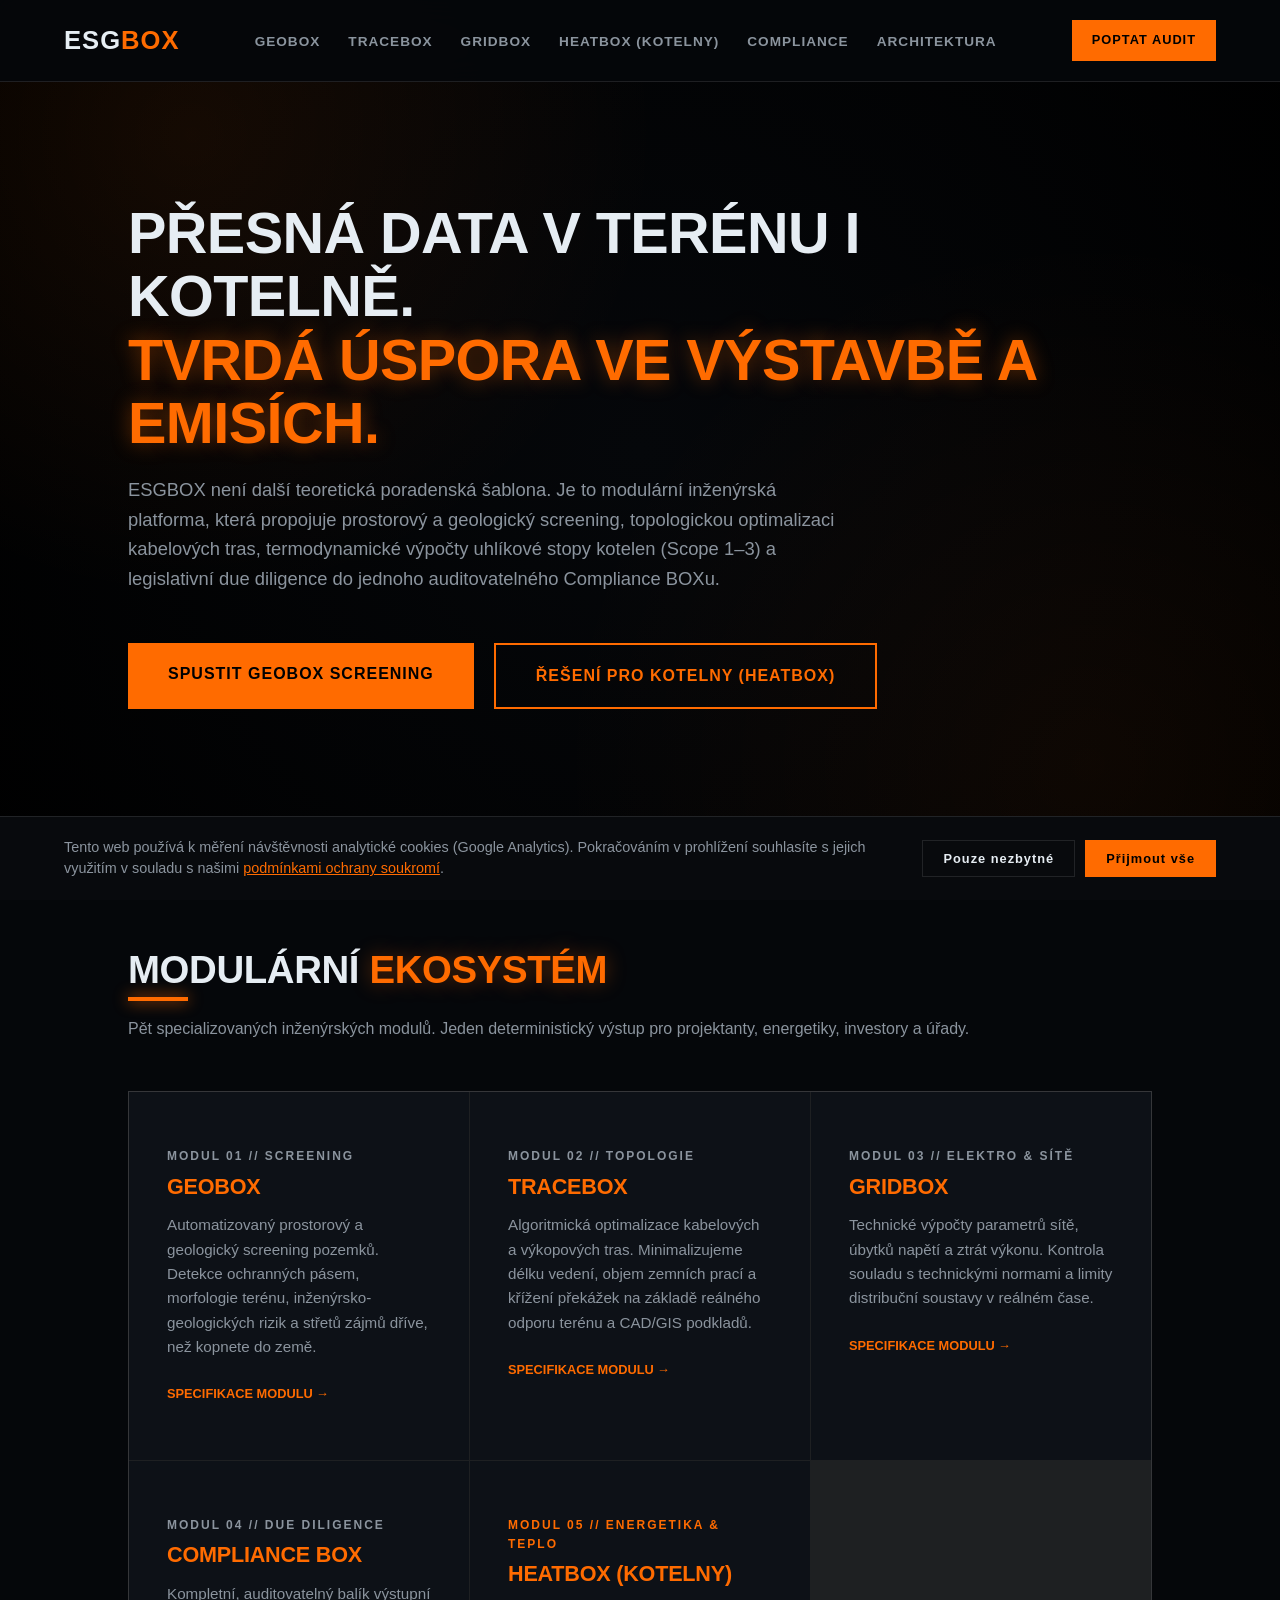
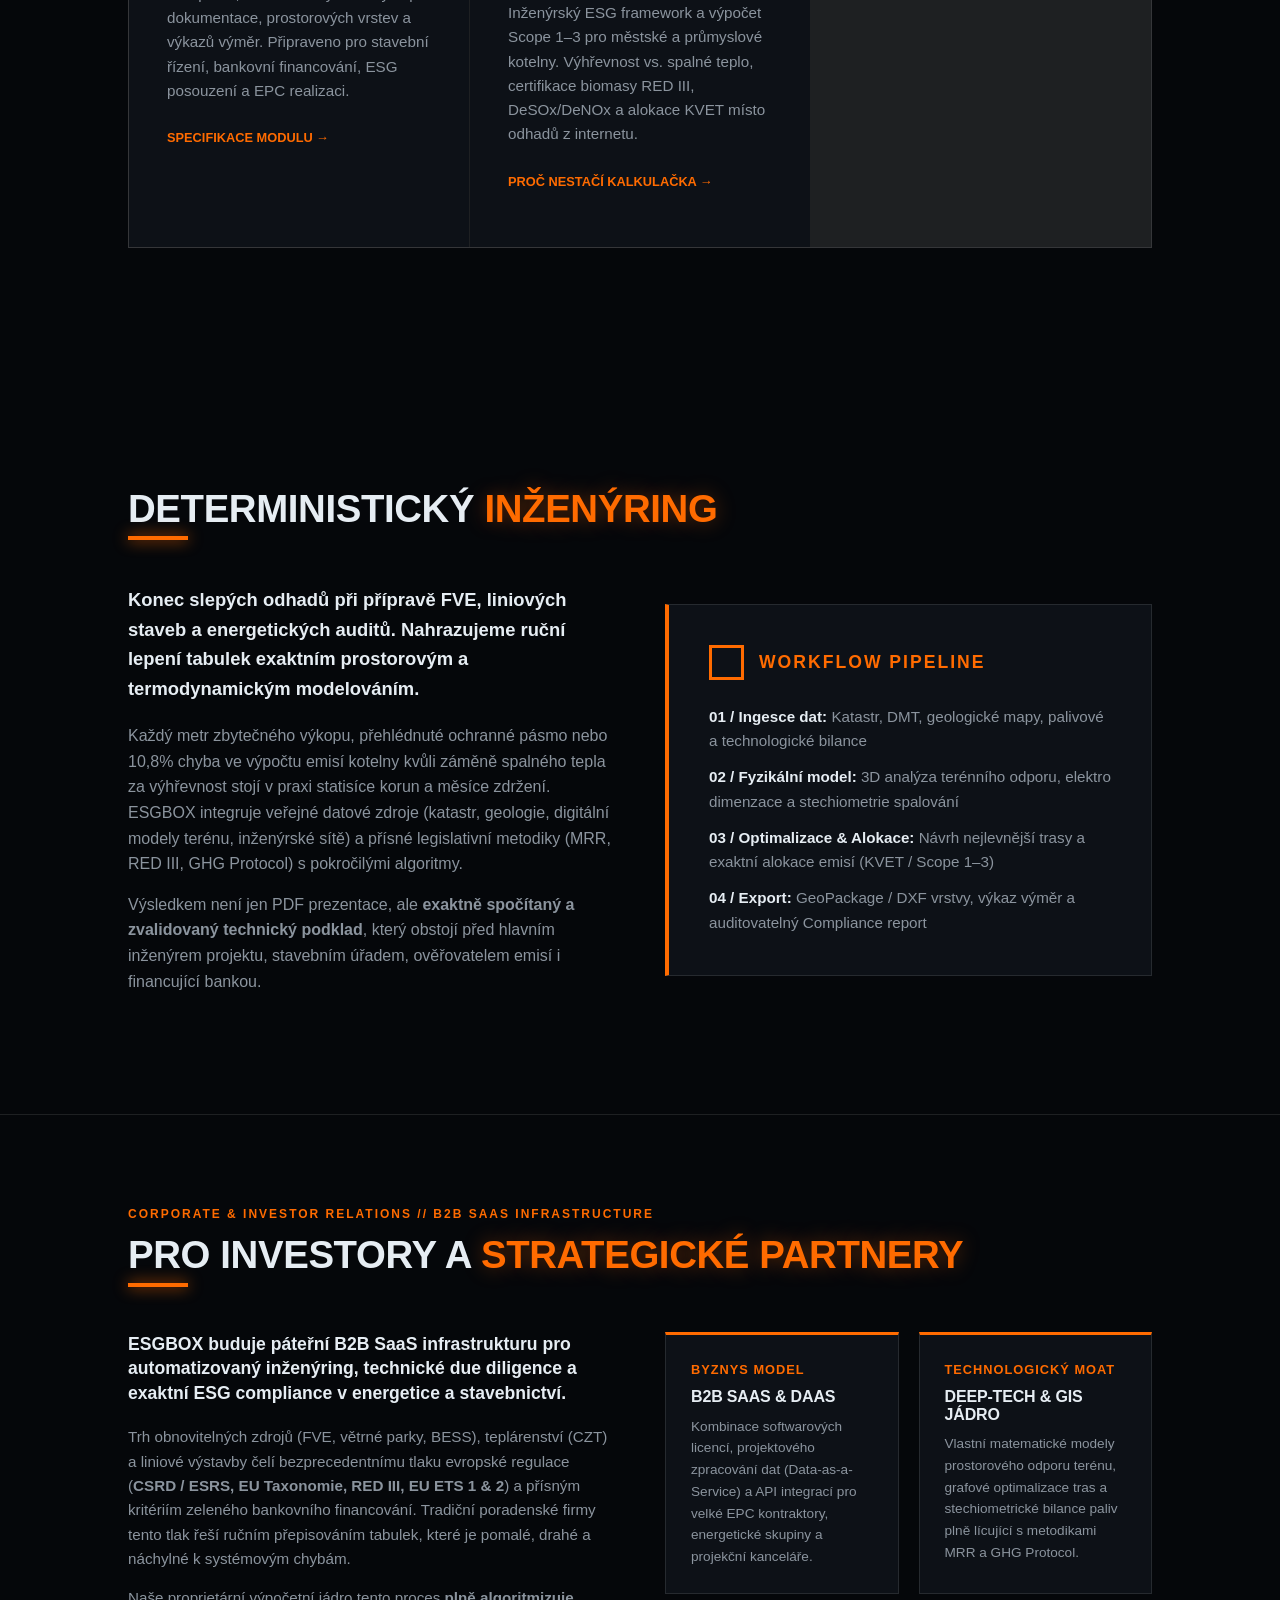
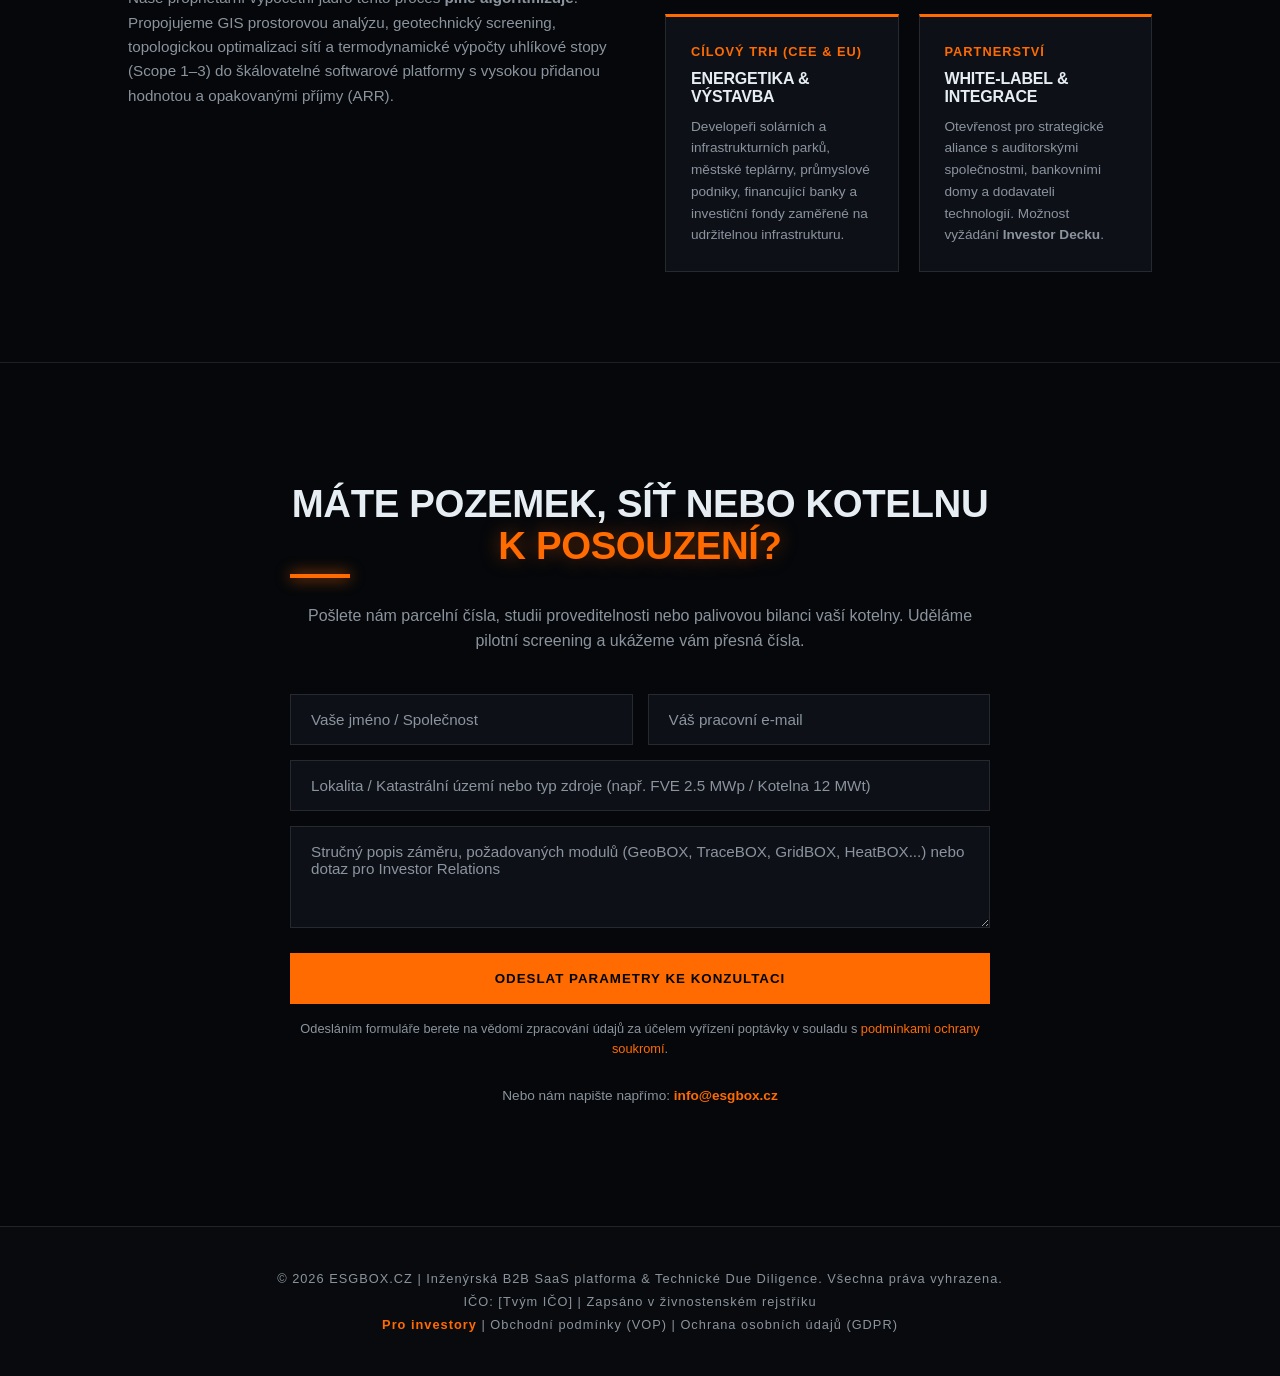
==== index.html @ bf186866 "Update index.html" ====
<!DOCTYPE html>
<html lang="cs">
<!DOCTYPE html>
<html lang="cs">
<head>
    <meta charset="UTF-8">
    <meta name="viewport" content="width=device-width, initial-scale=1.0">
    <title>ESGBOX | Inženýrská B2B SaaS platforma pro FVE, výstavbu a energetiku</title>
    <meta name="description" content="Modulární inženýrská B2B SaaS platforma pro automatizovaný screening pozemků (GeoBOX), topologickou optimalizaci tras (TraceBOX), výpočty sítí (GridBOX), emise kotelen (HeatBOX) a ESG compliance.">
    
    <!-- Open Graph / Sociální sítě (LinkedIn, Facebook, Slack atd.) -->
    <meta property="og:type" content="website">
    <meta property="og:url" content="https://esgbox.cz/">
    <meta property="og:title" content="ESGBOX | Inženýrská B2B SaaS platforma">
    <meta property="og:description" content="Modulární inženýrská B2B SaaS platforma pro automatizovaný screening pozemků (GeoBOX), topologickou optimalizaci tras (TraceBOX), výpočty sítí (GridBOX), emise kotelen (HeatBOX) a ESG compliance.">
    <meta property="og:image" content="https://esgbox.cz/preview.jpeg">

    <!-- Twitter Card -->
    <meta name="twitter:card" content="summary_large_image">
    <meta name="twitter:url" content="https://esgbox.cz/">
    <meta name="twitter:title" content="ESGBOX | Inženýrská B2B SaaS platforma">
    <meta name="twitter:description" content="Modulární inženýrská B2B SaaS platforma pro automatizovaný screening pozemků (GeoBOX), topologickou optimalizaci tras (TraceBOX), výpočty sítí (GridBOX), emise kotelen (HeatBOX) a ESG compliance.">
    <meta name="twitter:image" content="https://esgbox.cz/preview.jpg">

    <link rel="stylesheet" href="styles.css">
</head>
<body>

    <!-- Navigace -->
    <nav>
        <a href="index.html" class="logo">ESG<span>BOX</span></a>
        <ul>
            <li><a href="services/analyza.html">GeoBOX</a></li>
            <li><a href="services/strategie.html">TraceBOX</a></li>
            <li><a href="services/monitoring.html">GridBOX</a></li>
            <li><a href="services/kotelny.html">HeatBOX (Kotelny)</a></li>
            <li><a href="services/organizace.html">Compliance</a></li>
            <li><a href="#about">Architektura</a></li>
        </ul>
        <a href="#contact" class="cta-button" style="padding: 10px 20px; font-size: 0.8rem;">Poptat audit</a>
    </nav>

    <!-- Hero Sekce -->
    <section id="hero">
        <div class="hero-content">
            <h1>Přesná data v terénu i kotelně. <br><span class="highlight">Tvrdá úspora ve výstavbě a emisích.</span></h1>
            <p style="color: var(--text-dim); max-width: 720px; font-size: 1.15rem; margin-bottom: 30px; margin-top: 20px;">
                ESGBOX není další teoretická poradenská šablona. Je to modulární inženýrská platforma, která propojuje prostorový a geologický screening, topologickou optimalizaci kabelových tras, termodynamické výpočty uhlíkové stopy kotelen (Scope 1–3) a legislativní due diligence do jednoho auditovatelného Compliance BOXu.
            </p>
            <div style="display: flex; gap: 20px; flex-wrap: wrap;">
                <a href="services/analyza.html" class="cta-button">Spustit GeoBOX screening</a>
                <a href="services/kotelny.html" class="cta-button" style="background: transparent; border: 2px solid var(--accent-color); color: var(--accent-color);">Řešení pro kotelny (HeatBOX)</a>
            </div>
        </div>
    </section>

    <!-- Services Grid - Rozcestník modulů -->
    <section id="services">
        <h2>Modulární <span class="highlight">Ekosystém</span></h2>
        <p style="color: var(--text-dim); margin-top: 10px;">Pět specializovaných inženýrských modulů. Jeden deterministický výstup pro projektanty, energetiky, investory a úřady.</p>
        
        <div class="services-grid">
            <!-- Modul 01: GeoBOX -->
            <div class="service-card" onclick="window.location.href='services/analyza.html'" style="cursor: pointer;">
                <div style="font-size: 0.75rem; color: var(--text-dim); letter-spacing: 2px; margin-bottom: 8px; font-weight: 700;">MODUL 01 // SCREENING</div>
                <h3>GeoBOX</h3>
                <p>Automatizovaný prostorový a geologický screening pozemků. Detekce ochranných pásem, morfologie terénu, inženýrsko-geologických rizik a střetů zájmů dříve, než kopnete do země.</p>
                <span style="color: var(--accent-color); font-size: 0.8rem; font-weight: 800; display: block; margin-top: 25px;">SPECIFIKACE MODULU →</span>
            </div>

            <!-- Modul 02: TraceBOX -->
            <div class="service-card" onclick="window.location.href='services/strategie.html'" style="cursor: pointer;">
                <div style="font-size: 0.75rem; color: var(--text-dim); letter-spacing: 2px; margin-bottom: 8px; font-weight: 700;">MODUL 02 // TOPOLOGIE</div>
                <h3>TraceBOX</h3>
                <p>Algoritmická optimalizace kabelových a výkopových tras. Minimalizujeme délku vedení, objem zemních prací a křížení překážek na základě reálného odporu terénu a CAD/GIS podkladů.</p>
                <span style="color: var(--accent-color); font-size: 0.8rem; font-weight: 800; display: block; margin-top: 25px;">SPECIFIKACE MODULU →</span>
            </div>

            <!-- Modul 03: GridBOX -->
            <div class="service-card" onclick="window.location.href='services/monitoring.html'" style="cursor: pointer;">
                <div style="font-size: 0.75rem; color: var(--text-dim); letter-spacing: 2px; margin-bottom: 8px; font-weight: 700;">MODUL 03 // ELEKTRO &amp; SÍTĚ</div>
                <h3>GridBOX</h3>
                <p>Technické výpočty parametrů sítě, úbytků napětí a ztrát výkonu. Kontrola souladu s technickými normami a limity distribuční soustavy v reálném čase.</p>
                <span style="color: var(--accent-color); font-size: 0.8rem; font-weight: 800; display: block; margin-top: 25px;">SPECIFIKACE MODULU →</span>
            </div>

            <!-- Modul 04: Compliance BOX -->
            <div class="service-card" onclick="window.location.href='services/organizace.html'" style="cursor: pointer;">
                <div style="font-size: 0.75rem; color: var(--text-dim); letter-spacing: 2px; margin-bottom: 8px; font-weight: 700;">MODUL 04 // DUE DILIGENCE</div>
                <h3>Compliance BOX</h3>
                <p>Kompletní, auditovatelný balík výstupní dokumentace, prostorových vrstev a výkazů výměr. Připraveno pro stavební řízení, bankovní financování, ESG posouzení a EPC realizaci.</p>
                <span style="color: var(--accent-color); font-size: 0.8rem; font-weight: 800; display: block; margin-top: 25px;">SPECIFIKACE MODULU →</span>
            </div>

            <!-- Modul 05: HeatBOX -->
            <div class="service-card" onclick="window.location.href='services/kotelny.html'" style="cursor: pointer;">
                <div style="font-size: 0.75rem; color: var(--accent-color); letter-spacing: 2px; margin-bottom: 8px; font-weight: 800;">MODUL 05 // ENERGETIKA &amp; TEPLO</div>
                <h3>HeatBOX (Kotelny)</h3>
                <p>Inženýrský ESG framework a výpočet Scope 1–3 pro městské a průmyslové kotelny. Výhřevnost vs. spalné teplo, certifikace biomasy RED III, DeSOx/DeNOx a alokace KVET místo odhadů z internetu.</p>
                <span style="color: var(--accent-color); font-size: 0.8rem; font-weight: 800; display: block; margin-top: 25px;">PROČ NESTAČÍ KALKULAČKA →</span>
            </div>
        </div>
    </section>

    <!-- O projektu / Architektura řešení -->
    <section id="about">
        <h2>Deterministický <span class="highlight">Inženýring</span></h2>
        <div style="display: grid; grid-template-columns: repeat(auto-fit, minmax(320px, 1fr)); gap: 50px; align-items: center; margin-top: 40px;">
            <div>
                <p style="color: var(--text-main); font-size: 1.15rem; font-weight: 600; margin-bottom: 20px;">
                    Konec slepých odhadů při přípravě FVE, liniových staveb a energetických auditů. Nahrazujeme ruční lepení tabulek exaktním prostorovým a termodynamickým modelováním.
                </p>
                <p style="color: var(--text-dim);">
                    Každý metr zbytečného výkopu, přehlédnuté ochranné pásmo nebo 10,8% chyba ve výpočtu emisí kotelny kvůli záměně spalného tepla za výhřevnost stojí v praxi statisíce korun a měsíce zdržení. ESGBOX integruje veřejné datové zdroje (katastr, geologie, digitální modely terénu, inženýrské sítě) a přísné legislativní metodiky (MRR, RED III, GHG Protocol) s pokročilými algoritmy.
                </p>
                <p style="color: var(--text-dim); margin-top: 15px;">
                    Výsledkem není jen PDF prezentace, ale <strong>exaktně spočítaný a zvalidovaný technický podklad</strong>, který obstojí před hlavním inženýrem projektu, stavebním úřadem, ověřovatelem emisí i financující bankou.
                </p>
            </div>
            
            <!-- Technický box s metrikami -->
            <div style="background: var(--card-bg); padding: 40px; border: 1px solid var(--border-color); border-left: 4px solid var(--accent-color); position: relative;">
                <div style="display: flex; align-items: center; gap: 15px; margin-bottom: 25px;">
                    <div style="width: 35px; height: 35px; border: 3px solid var(--accent-color);"></div>
                    <span style="color: var(--accent-color); font-weight: 900; font-size: 1.1rem; letter-spacing: 2px;">WORKFLOW PIPELINE</span>
                </div>
                <ul style="list-style: none; color: var(--text-dim); font-size: 0.95rem;">
                    <li style="margin-bottom: 12px;"><strong style="color: var(--text-main);">01 / Ingesce dat:</strong> Katastr, DMT, geologické mapy, palivové a technologické bilance</li>
                    <li style="margin-bottom: 12px;"><strong style="color: var(--text-main);">02 / Fyzikální model:</strong> 3D analýza terénního odporu, elektro dimenzace a stechiometrie spalování</li>
                    <li style="margin-bottom: 12px;"><strong style="color: var(--text-main);">03 / Optimalizace &amp; Alokace:</strong> Návrh nejlevnější trasy a exaktní alokace emisí (KVET / Scope 1–3)</li>
                    <li><strong style="color: var(--text-main);">04 / Export:</strong> GeoPackage / DXF vrstvy, výkaz výměr a auditovatelný Compliance report</li>
                </ul>
            </div>
        </div>
    </section>

    <!-- Sekce Pro investory a strategické partnery (SEO & B2B SaaS Positioning) -->
    <section id="investors" style="border-top: 1px solid var(--border-color); padding-top: 90px; padding-bottom: 90px;">
        <div style="font-size: 0.75rem; color: var(--accent-color); letter-spacing: 2px; margin-bottom: 10px; font-weight: 800; text-transform: uppercase;">
            CORPORATE &amp; INVESTOR RELATIONS // B2B SAAS INFRASTRUCTURE
        </div>
        <h2>Pro investory a <span class="highlight">Strategické partnery</span></h2>
        
        <div style="display: grid; grid-template-columns: repeat(auto-fit, minmax(320px, 1fr)); gap: 50px; margin-top: 40px; align-items: start;">
            
            <!-- Levý sloupec: B2B SaaS vize a SEO klíčová slova -->
            <div>
                <p style="color: var(--text-main); font-size: 1.1rem; font-weight: 600; margin-bottom: 20px; line-height: 1.4;">
                    ESGBOX buduje páteřní B2B SaaS infrastrukturu pro automatizovaný inženýring, technické due diligence a exaktní ESG compliance v energetice a stavebnictví.
                </p>
                <p style="color: var(--text-dim); font-size: 0.95rem; margin-bottom: 15px;">
                    Trh obnovitelných zdrojů (FVE, větrné parky, BESS), teplárenství (CZT) a liniové výstavby čelí bezprecedentnímu tlaku evropské regulace (<strong>CSRD / ESRS, EU Taxonomie, RED III, EU ETS 1 &amp; 2</strong>) a přísným kritériím zeleného bankovního financování. Tradiční poradenské firmy tento tlak řeší ručním přepisováním tabulek, které je pomalé, drahé a náchylné k systémovým chybám.
                </p>
                <p style="color: var(--text-dim); font-size: 0.95rem;">
                    Naše proprietární výpočetní jádro tento proces <strong>plně algoritmizuje</strong>. Propojujeme GIS prostorovou analýzu, geotechnický screening, topologickou optimalizaci sítí a termodynamické výpočty uhlíkové stopy (Scope 1–3) do škálovatelné softwarové platformy s vysokou přidanou hodnotou a opakovanými příjmy (ARR).
                </p>
            </div>

            <!-- Pravý sloupec: Strukturované pilíře byznys modelu -->
            <div style="display: grid; grid-template-columns: repeat(auto-fit, minmax(220px, 1fr)); gap: 20px;">
                
                <div style="background: var(--card-bg); padding: 25px; border: 1px solid var(--border-color); border-top: 3px solid var(--accent-color);">
                    <div style="color: var(--accent-color); font-weight: 900; font-size: 0.8rem; letter-spacing: 1px; margin-bottom: 8px;">BYZNYS MODEL</div>
                    <h3 style="font-size: 1rem; color: var(--text-main); margin-bottom: 10px;">B2B SaaS &amp; DaaS</h3>
                    <p style="color: var(--text-dim); font-size: 0.85rem;">
                        Kombinace softwarových licencí, projektového zpracování dat (Data-as-a-Service) a API integrací pro velké EPC kontraktory, energetické skupiny a projekční kanceláře.
                    </p>
                </div>

                <div style="background: var(--card-bg); padding: 25px; border: 1px solid var(--border-color); border-top: 3px solid var(--accent-color);">
                    <div style="color: var(--accent-color); font-weight: 900; font-size: 0.8rem; letter-spacing: 1px; margin-bottom: 8px;">TECHNOLOGICKÝ MOAT</div>
                    <h3 style="font-size: 1rem; color: var(--text-main); margin-bottom: 10px;">Deep-Tech &amp; GIS Jádro</h3>
                    <p style="color: var(--text-dim); font-size: 0.85rem;">
                        Vlastní matematické modely prostorového odporu terénu, grafové optimalizace tras a stechiometrické bilance paliv plně lícující s metodikami MRR a GHG Protocol.
                    </p>
                </div>

                <div style="background: var(--card-bg); padding: 25px; border: 1px solid var(--border-color); border-top: 3px solid var(--accent-color);">
                    <div style="color: var(--accent-color); font-weight: 900; font-size: 0.8rem; letter-spacing: 1px; margin-bottom: 8px;">CÍLOVÝ TRH (CEE &amp; EU)</div>
                    <h3 style="font-size: 1rem; color: var(--text-main); margin-bottom: 10px;">Energetika &amp; Výstavba</h3>
                    <p style="color: var(--text-dim); font-size: 0.85rem;">
                        Developeři solárních a infrastrukturních parků, městské teplárny, průmyslové podniky, financující banky a investiční fondy zaměřené na udržitelnou infrastrukturu.
                    </p>
                </div>

                <div style="background: var(--card-bg); padding: 25px; border: 1px solid var(--border-color); border-top: 3px solid var(--accent-color);">
                    <div style="color: var(--accent-color); font-weight: 900; font-size: 0.8rem; letter-spacing: 1px; margin-bottom: 8px;">PARTNERSTVÍ</div>
                    <h3 style="font-size: 1rem; color: var(--text-main); margin-bottom: 10px;">White-Label &amp; Integrace</h3>
                    <p style="color: var(--text-dim); font-size: 0.85rem;">
                        Otevřenost pro strategické aliance s auditorskými společnostmi, bankovními domy a dodavateli technologií. Možnost vyžádání <strong>Investor Decku</strong>.
                    </p>
                </div>

            </div>
        </div>
    </section>

    <!-- Kontakt & Poptávka -->
    <section id="contact" style="border-top: 1px solid var(--border-color);">
        <div style="max-width: 700px; margin: 0 auto; text-align: center;">
            <h2>Máte pozemek, síť nebo kotelnu <span class="highlight">K posouzení?</span></h2>
            <p style="margin-top: 20px; margin-bottom: 40px; color: var(--text-dim);">
                Pošlete nám parcelní čísla, studii proveditelnosti nebo palivovou bilanci vaší kotelny. Uděláme pilotní screening a ukážeme vám přesná čísla.
            </p>
            
            <form action="https://api.web3forms.com/submit" method="POST" style="display: grid; gap: 15px; text-align: left;">
    
    <!-- Web3Forms Access Key (zadej svůj klíč, viz krok níže) -->
    <input type="hidden" name="apikey" value="874bbd70-4fda-43f8-a46a-36717f3061a6">
    
    <!-- Honeypot past na boty - lidé toto pole neuvidí ani nevyplní, bot ano -->
    <input type="checkbox" name="botcheck" class="hidden" style="display: none !important;" autocomplete="off">

    <div style="display: grid; grid-template-columns: repeat(auto-fit, minmax(250px, 1fr)); gap: 15px;">
        <input type="text" name="Jmeno" placeholder="Vaše jméno / Společnost" required class="form-input">
        <input type="email" name="Email" placeholder="Váš pracovní e-mail" required class="form-input">
    </div>
    
    <input type="text" name="Lokalita_Projekt" placeholder="Lokalita / Katastrální území nebo typ zdroje (např. FVE 2.5 MWp / Kotelna 12 MWt)" class="form-input">
    <textarea name="Zprava" rows="4" placeholder="Stručný popis záměru, požadovaných modulů (GeoBOX, TraceBOX, GridBOX, HeatBOX...) nebo dotaz pro Investor Relations" class="form-input"></textarea>
    
    <button type="submit" class="cta-button" style="width: 100%; text-align: center; margin-top: 10px;">Odeslat parametry ke konzultaci</button>
</form>
            <p style="font-size: 0.8rem; color: var(--text-dim); margin-top: 15px; text-align: center;">
    Odesláním formuláře berete na vědomí zpracování údajů za účelem vyřízení poptávky v souladu s <a href="gdpr.html" style="color: var(--accent-color); text-decoration: none;">podmínkami ochrany soukromí</a>.
</p>
            
            <p style="margin-top: 25px; font-size: 0.85rem; color: var(--text-dim);">
                Nebo nám napište napřímo: <a href="mailto:info@esgbox.cz" style="color: var(--accent-color); text-decoration: none; font-weight: 700;">info@esgbox.cz</a>
            </p>
        </div>
    </section>  

   <footer style="padding: 40px 10%; border-top: 1px solid var(--border-color); text-align: center; font-size: 0.8rem; color: var(--text-dim); background: #080a0d;">
    <p style="letter-spacing: 1px; line-height: 1.8;">
        &copy; 2026 ESGBOX.CZ | Inženýrská B2B SaaS platforma &amp; Technické Due Diligence. Všechna práva vyhrazena.<br>
        IČO: [Tvým IČO] | Zapsáno v živnostenském rejstříku<br>
        <a href="#investors" style="color: var(--accent-color); text-decoration: none; font-weight: 700;">Pro investory</a> | 
        <a href="podminky.html" style="color: var(--text-dim); text-decoration: none;">Obchodní podmínky (VOP)</a> | 
        <a href="gdpr.html" style="color: var(--text-dim); text-decoration: none;">Ochrana osobních údajů (GDPR)</a>
    </p>
</footer>
    <script src="script.js"></script>
    <!-- Cookies Lišta -->
<div id="cookie-banner" style="display: none;">
    <p>
        Tento web používá k měření návštěvnosti analytické cookies (Google Analytics). Pokračováním v prohlížení souhlasíte s jejich využitím v souladu s našimi <a href="gdpr.html">podmínkami ochrany soukromí</a>.
    </p>
    <div class="cookie-buttons">
        <button class="cookie-btn" onclick="rejectCookies()">Pouze nezbytné</button>
        <button class="cookie-btn accept" onclick="acceptCookies()">Přijmout vše</button>
    </div>
</div>
</body>
</html>
---- styles.css ----
/* 
 * ESG BOX - Power-Box Design System 
 * Orange Edition v2.1 (Clean & Production Ready)
 */

:root {
    --primary-bg: #05070a;      /* Černá barva boxu */
    --card-bg: #0d1117;         /* Původní barva těla webu */
    --accent-color: #ff6b00;    /* Bojová oranžová */
    --accent-glow: rgba(255, 107, 0, 0.4);
    --text-main: #e6edf3;       /* Světlý text */
    --text-dim: #8b949e;        /* Šedý text */
    --border-color: rgba(255, 255, 255, 0.1);
    --transition-fast: 0.2s cubic-bezier(0.17, 0.67, 0.83, 0.67);
}

/* --- ZÁKLADNÍ NASTAVENÍ --- */
* {
    margin: 0;
    padding: 0;
    box-sizing: border-box;
}

body {
    background-color: var(--primary-bg);
    color: var(--text-main);
    font-family: 'Segoe UI', Roboto, Helvetica, Arial, sans-serif;
    line-height: 1.6;
    overflow-x: hidden;
}

/* --- DYNAMICKÉ POZADÍ S ORANŽOVÝMI ODLESKY --- */
body::before {
    content: "";
    position: fixed;
    top: 0;
    left: 0;
    width: 100%;
    height: 100%;
    background: 
        radial-gradient(circle at 15% 15%, rgba(255, 107, 0, 0.08) 0%, transparent 35%),
        radial-gradient(circle at 85% 85%, rgba(255, 107, 0, 0.05) 0%, transparent 40%),
        radial-gradient(circle at 50% 50%, rgba(5, 7, 10, 1) 0%, #000 100%);
    z-index: -2;
    animation: backgroundDrift 20s ease infinite alternate;
}

@keyframes backgroundDrift {
    0% { transform: scale(1); }
    100% { transform: scale(1.1) translate(10px, 10px); }
}

/* Přidání druhého fixního odlesku pro texturu */
body::after {
    content: "";
    position: fixed;
    top: 0;
    left: 0;
    width: 100%;
    height: 100%;
    background: url('https://www.transparenttextures.com/patterns/stardust.png');
    opacity: 0.1;
    z-index: -1;
    pointer-events: none;
}

/* --- TYPOGRAFIE --- */
h1, h2, h3 {
    text-transform: uppercase;
    letter-spacing: -0.01em;
    font-weight: 800;
    line-height: 1.1;
}

h1 {
    font-size: clamp(2.2rem, 4.5vw, 3.8rem);
}

h2 {
    font-size: clamp(1.8rem, 3vw, 2.5rem);
    position: relative;
    display: inline-block;
    margin-bottom: 15px;
}

/* Světelný odlesk pod nadpisem sekce */
section h2::after {
    content: "";
    position: absolute;
    left: 0;
    bottom: -10px;
    width: 60px;
    height: 4px;
    background: var(--accent-color);
    box-shadow: 0 0 15px var(--accent-color);
}

.highlight {
    color: var(--accent-color);
    text-shadow: 0 0 20px var(--accent-glow);
}

/* --- NAVIGACE --- */
nav {
    display: flex;
    justify-content: space-between;
    align-items: center;
    padding: 20px 5%;
    background: rgba(5, 7, 10, 0.9);
    backdrop-filter: blur(15px);
    position: sticky;
    top: 0;
    z-index: 1000;
    border-bottom: 1px solid var(--border-color);
}

.logo {
    font-weight: 900;
    font-size: 1.6rem;
    color: var(--text-main);
    text-decoration: none;
    transition: transform 0.1s ease-out;
}

.logo span {
    color: var(--accent-color);
}

nav ul {
    display: flex;
    list-style: none;
    gap: 28px;
    flex-wrap: wrap;
}

nav a {
    text-decoration: none;
    color: var(--text-dim);
    font-weight: 600;
    font-size: 0.85rem;
    text-transform: uppercase;
    letter-spacing: 1px;
    transition: var(--transition-fast);
}

nav a:hover {
    color: var(--accent-color);
}

/* --- SEKCE --- */
section {
    padding: 120px 10%;
    max-width: 1400px;
    margin: 0 auto;
    position: relative;
}

/* --- SERVICES GRID (The "Box" Look) --- */
.services-grid {
    display: grid;
    grid-template-columns: repeat(auto-fit, minmax(290px, 1fr));
    gap: 1px;
    background: var(--border-color);
    border: 1px solid var(--border-color);
    margin-top: 50px;
}

.service-card {
    background: var(--card-bg);
    padding: 55px 38px;
    transition: var(--transition-fast);
    position: relative;
    overflow: hidden;
}

.service-card:hover {
    background: #161b22;
    transform: scale(1.02);
    z-index: 10;
    box-shadow: 0 20px 50px rgba(0, 0, 0, 0.6), 0 0 15px rgba(255, 107, 0, 0.05);
}

.service-card::before {
    content: "";
    position: absolute;
    left: 0;
    bottom: 0;
    width: 100%;
    height: 0;
    background: var(--accent-color);
    transition: var(--transition-fast);
}

.service-card:hover::before {
    height: 4px;
}

.service-card h3 {
    color: var(--accent-color);
    margin-bottom: 15px;
    font-size: 1.35rem;
}

.service-card p {
    color: var(--text-dim);
    font-size: 0.95rem;
}

/* --- TLAČÍTKA --- */
.cta-button {
    display: inline-block;
    padding: 18px 40px;
    background: var(--accent-color);
    color: #000;
    text-decoration: none;
    font-weight: 900;
    text-transform: uppercase;
    letter-spacing: 1px;
    border: none;
    cursor: pointer;
    transition: var(--transition-fast);
    margin-top: 20px;
}

.cta-button:hover {
    transform: translateY(-3px);
    box-shadow: 0 10px 30px var(--accent-glow);
}

nav .cta-button {
    margin-top: 0;
}

/* --- FORMULÁŘOVÉ PRVKY --- */
.form-input {
    width: 100%;
    padding: 16px 20px;
    background: var(--card-bg);
    border: 1px solid var(--border-color);
    color: var(--text-main);
    font-family: inherit;
    font-size: 0.95rem;
    transition: var(--transition-fast);
    outline: none;
}

.form-input:focus {
    border-color: var(--accent-color);
    box-shadow: 0 0 15px rgba(255, 107, 0, 0.15);
}

.form-input::placeholder {
    color: var(--text-dim);
}

/* --- RESPONZIVITA --- */
@media (max-width: 900px) {
    nav {
        flex-direction: column;
        gap: 15px;
        padding: 15px 5%;
    }
    nav ul {
        justify-content: center;
        gap: 15px;
    }
    section {
        padding: 80px 6%;
    }
    .services-grid {
        gap: 15px;
        background: transparent;
        border: none;
    }
    .service-card {
        border: 1px solid var(--border-color);
        padding: 40px 30px;
    }
}

/* --- CUSTOM SCROLLBAR --- */
::-webkit-scrollbar {
    width: 8px;
}
::-webkit-scrollbar-track {
    background: var(--primary-bg);
}
::-webkit-scrollbar-thumb {
    background: #30363d;
    border-radius: 4px;
}
::-webkit-scrollbar-thumb:hover {
    background: var(--accent-color);
}
/* Cookies lišta */
#cookie-banner {
    position: fixed;
    bottom: 0;
    left: 0;
    width: 100%;
    background: #080a0d;
    border-top: 1px solid var(--border-color);
    padding: 20px 5%;
    display: flex;
    justify-content: space-between;
    align-items: center;
    z-index: 9999;
    box-sizing: border-box;
    gap: 20px;
    font-size: 0.9rem;
    color: var(--text-dim);
}
#cookie-banner p {
    margin: 0;
    line-height: 1.5;
}
#cookie-banner a {
    color: var(--accent-color);
    text-decoration: underline;
}
.cookie-buttons {
    display: flex;
    gap: 10px;
    flex-shrink: 0;
}
.cookie-btn {
    padding: 10px 20px;
    font-size: 0.8rem;
    font-weight: 700;
    cursor: pointer;
    border: 1px solid var(--border-color);
    background: transparent;
    color: var(--text-main);
    transition: all 0.2s;
    letter-spacing: 1px;
}
.cookie-btn.accept {
    background: var(--accent-color);
    border-color: var(--accent-color);
    color: #000;
}
.cookie-btn:hover {
    opacity: 0.85;
}
@media(max-width: 768px) {
    #cookie-banner {
        flex-direction: column;
        align-items: flex-start;
    }
}
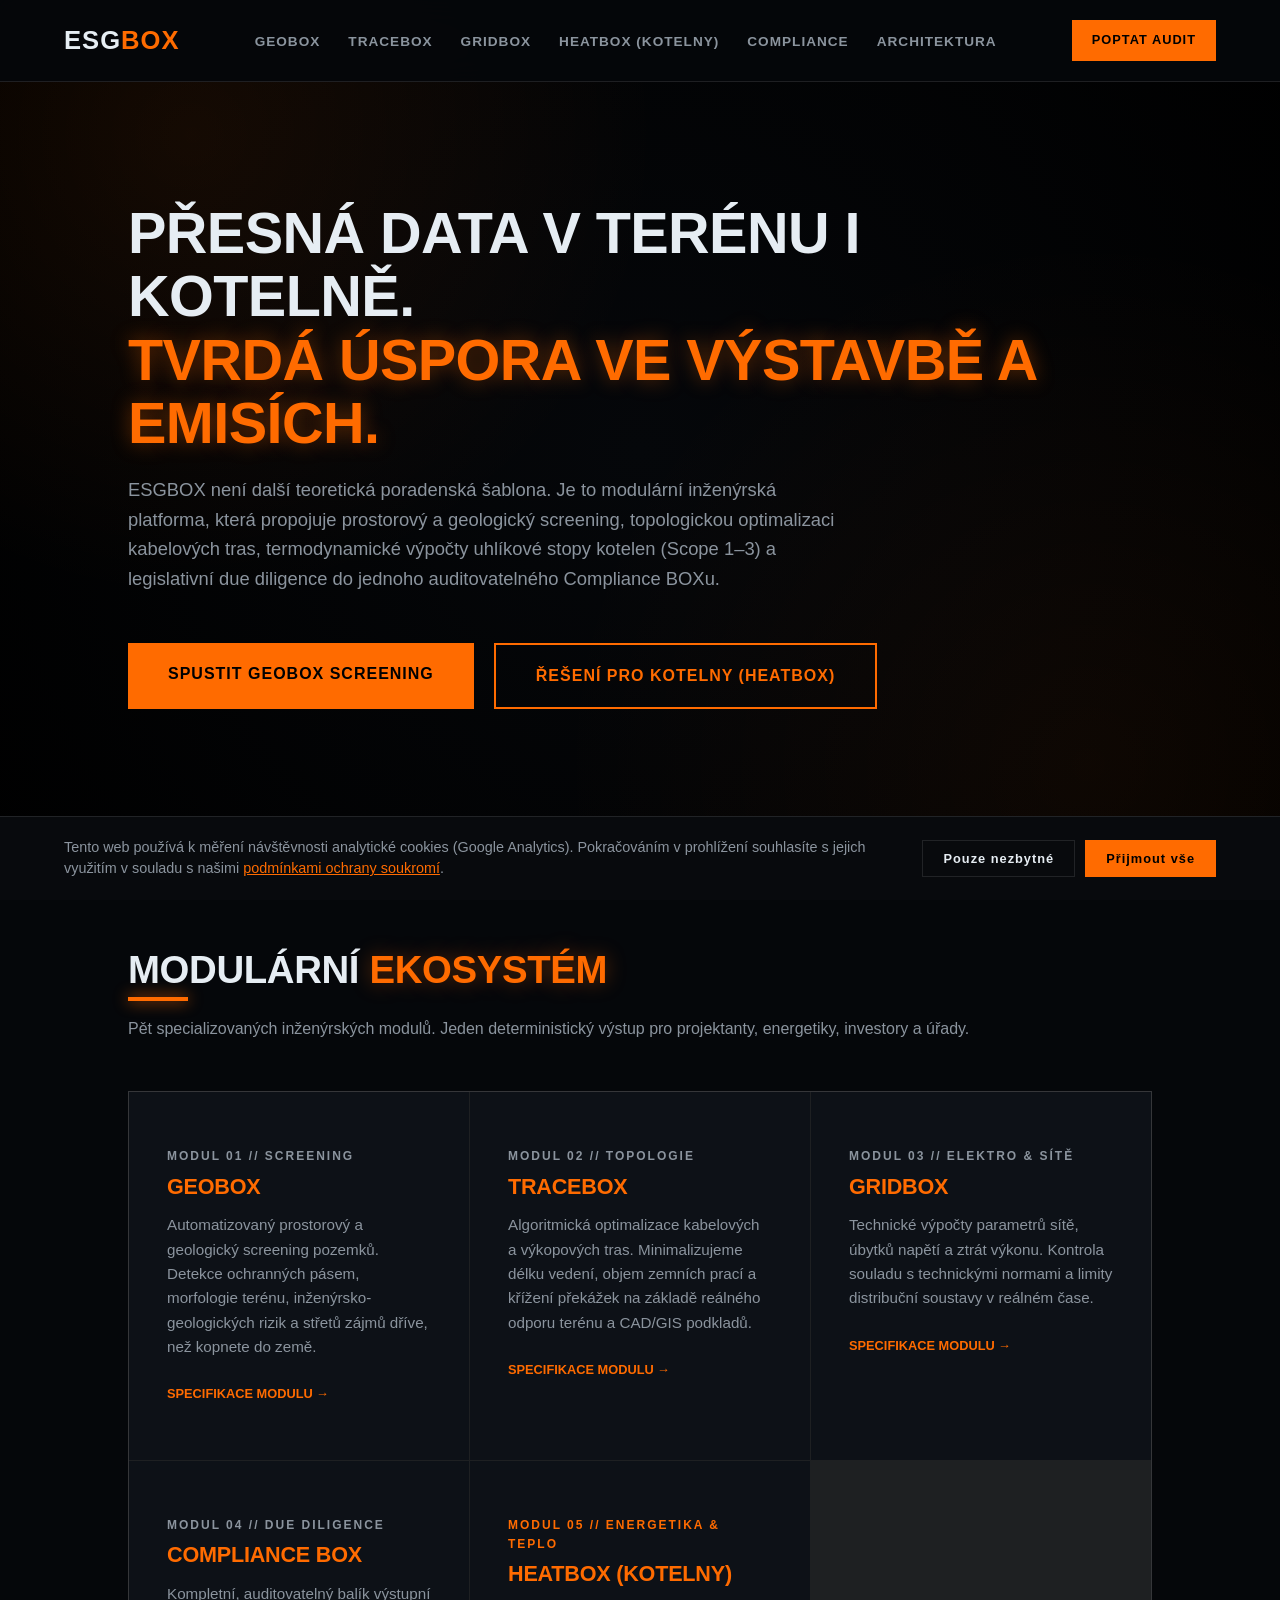
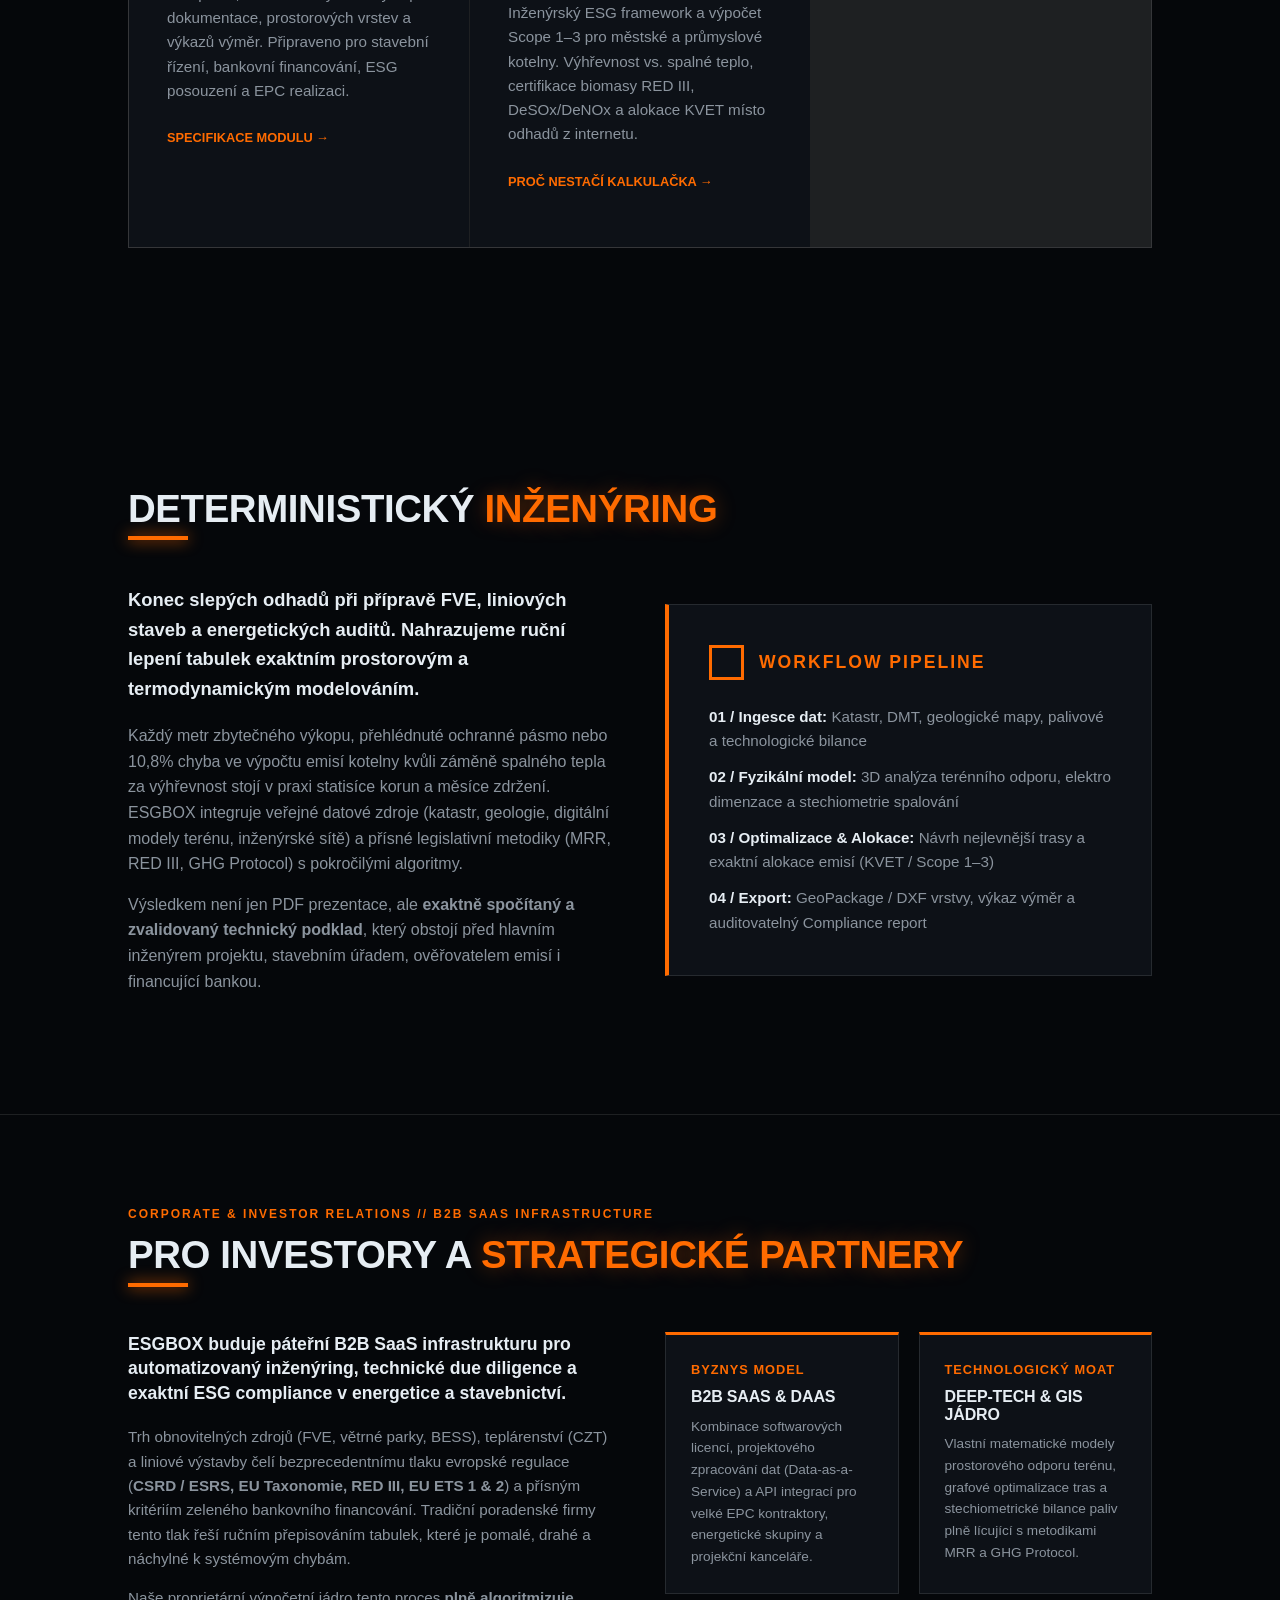
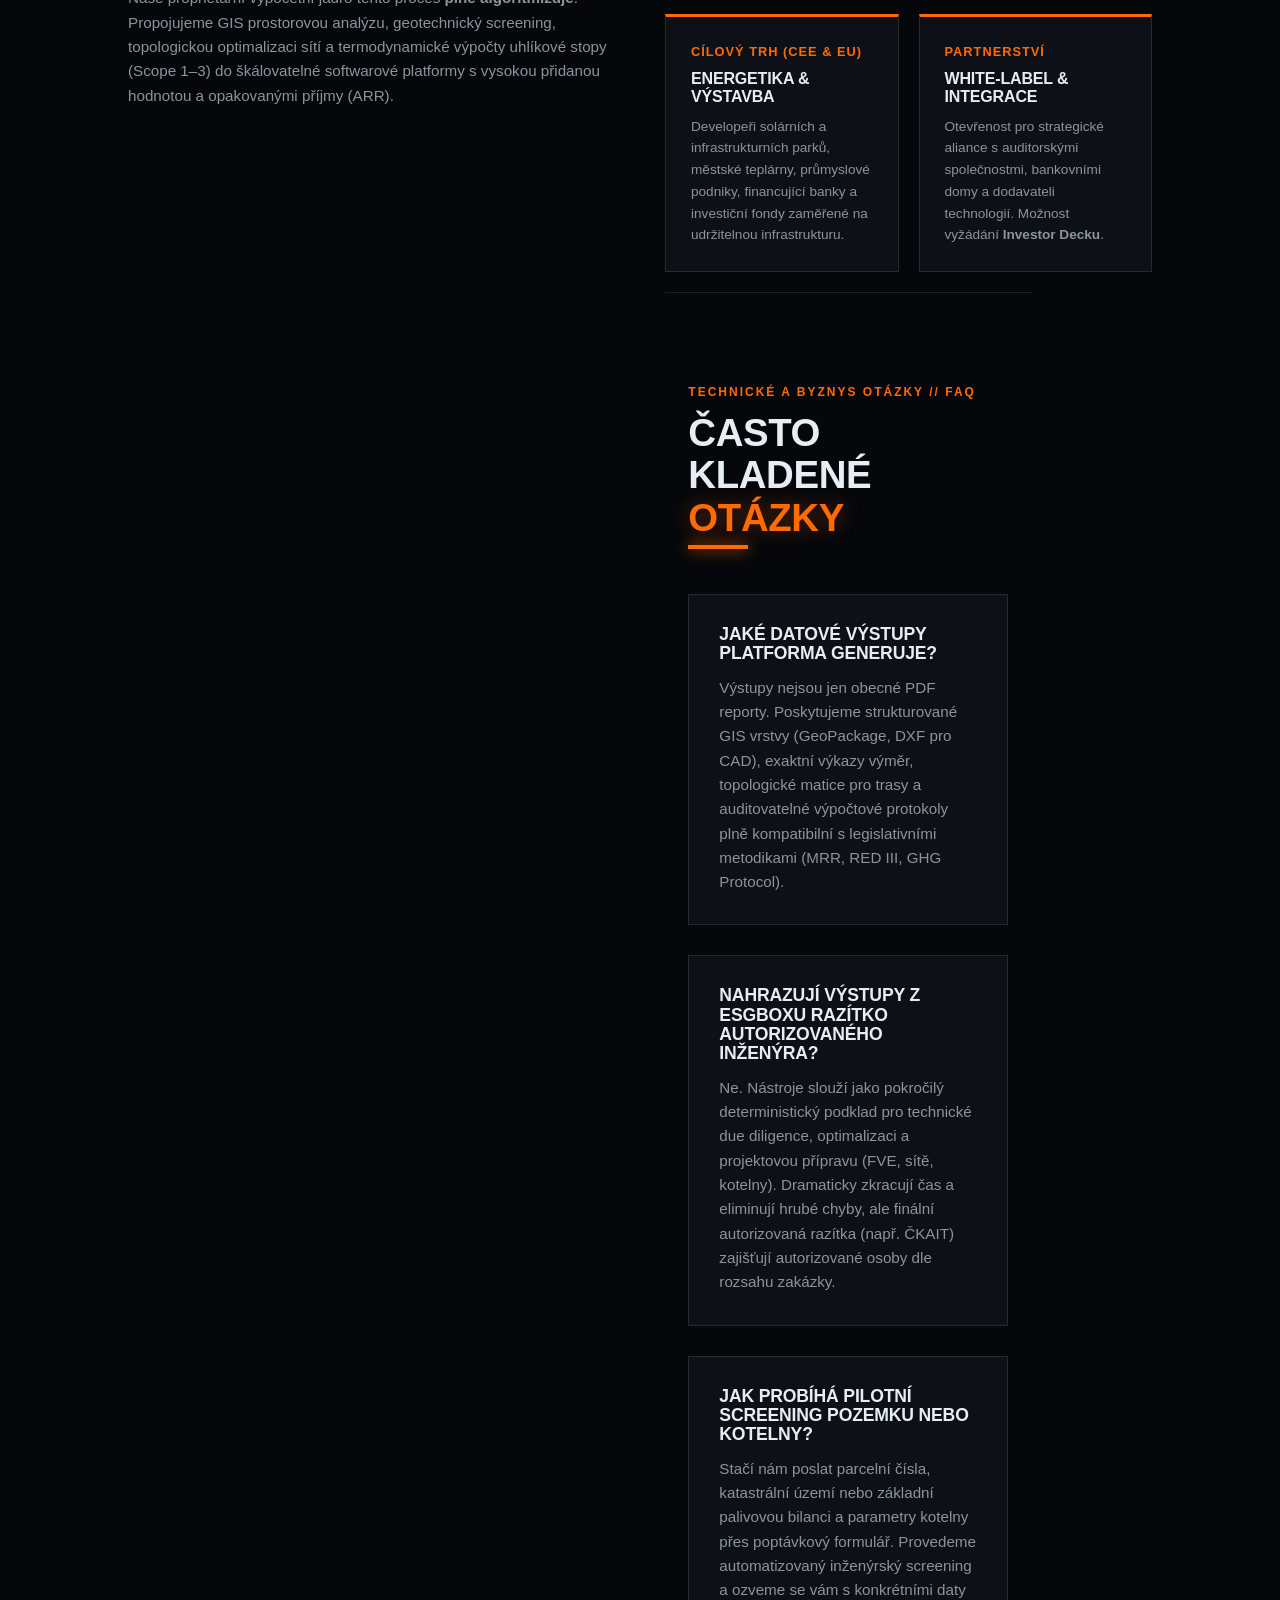
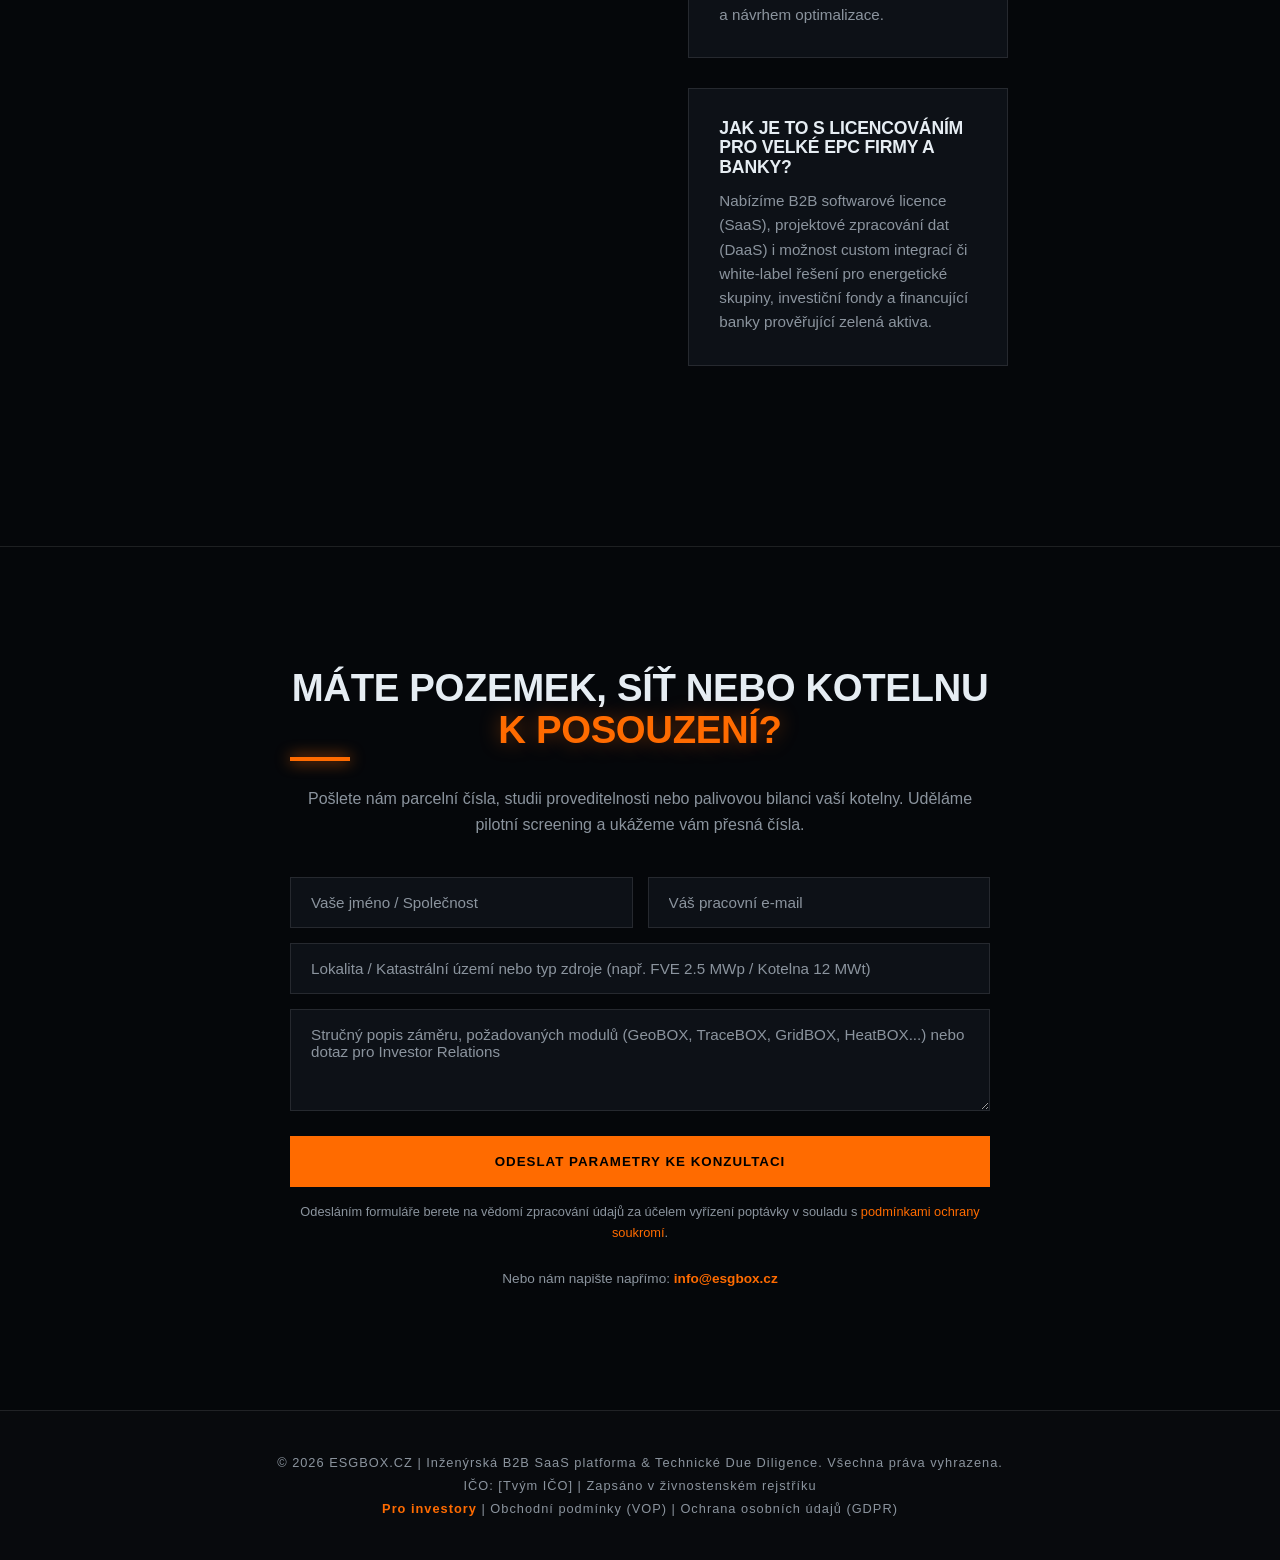
==== commit 0a0dd965: "Update index.html" ====
--- a/index.html
+++ b/index.html
@@ -21,6 +21,7 @@
     <meta name="twitter:title" content="ESGBOX | Inženýrská B2B SaaS platforma">
     <meta name="twitter:description" content="Modulární inženýrská B2B SaaS platforma pro automatizovaný screening pozemků (GeoBOX), topologickou optimalizaci tras (TraceBOX), výpočty sítí (GridBOX), emise kotelen (HeatBOX) a ESG compliance.">
     <meta name="twitter:image" content="https://esgbox.cz/preview.jpg">
+    <link rel="icon" type="image/png" href="favicon.ico">
 
     <link rel="stylesheet" href="styles.css">
 </head>
@@ -191,7 +192,50 @@
                     </p>
                 </div>
 
-            </div>
+        
+            <!-- FAQ Sekce -->
+<section id="faq" style="border-top: 1px solid var(--border-color); padding-top: 90px; padding-bottom: 90px;">
+    <div style="font-size: 0.75rem; color: var(--accent-color); letter-spacing: 2px; margin-bottom: 10px; font-weight: 800; text-transform: uppercase;">
+        TECHNICKÉ A BYZNYS OTÁZKY // FAQ
+    </div>
+    <h2>Často kladené <span class="highlight">Otázky</span></h2>
+    
+    <div style="display: grid; grid-template-columns: repeat(auto-fit, minmax(320px, 1fr)); gap: 30px; margin-top: 40px;">
+        
+        <!-- FAQ Item 1 -->
+        <div style="background: var(--card-bg); padding: 30px; border: 1px solid var(--border-color);">
+            <h3 style="font-size: 1.1rem; color: var(--text-main); margin-bottom: 12px;">Jaké datové výstupy platforma generuje?</h3>
+            <p style="color: var(--text-dim); font-size: 0.95rem; line-height: 1.6;">
+                Výstupy nejsou jen obecné PDF reporty. Poskytujeme strukturované GIS vrstvy (GeoPackage, DXF pro CAD), exaktní výkazy výměr, topologické matice pro trasy a auditovatelné výpočtové protokoly plně kompatibilní s legislativními metodikami (MRR, RED III, GHG Protocol).
+            </p>
+        </div>
+
+        <!-- FAQ Item 2 -->
+        <div style="background: var(--card-bg); padding: 30px; border: 1px solid var(--border-color);">
+            <h3 style="font-size: 1.1rem; color: var(--text-main); margin-bottom: 12px;">Nahrazují výstupy z ESGBOXu razítko autorizovaného inženýra?</h3>
+            <p style="color: var(--text-dim); font-size: 0.95rem; line-height: 1.6;">
+                Ne. Nástroje slouží jako pokročilý deterministický podklad pro technické due diligence, optimalizaci a projektovou přípravu (FVE, sítě, kotelny). Dramaticky zkracují čas a eliminují hrubé chyby, ale finální autorizovaná razítka (např. ČKAIT) zajišťují autorizované osoby dle rozsahu zakázky.
+            </p>
+        </div>
+
+        <!-- FAQ Item 3 -->
+        <div style="background: var(--card-bg); padding: 30px; border: 1px solid var(--border-color);">
+            <h3 style="font-size: 1.1rem; color: var(--text-main); margin-bottom: 12px;">Jak probíhá pilotní screening pozemku nebo kotelny?</h3>
+            <p style="color: var(--text-dim); font-size: 0.95rem; line-height: 1.6;">
+                Stačí nám poslat parcelní čísla, katastrální území nebo základní palivovou bilanci a parametry kotelny přes poptávkový formulář. Provedeme automatizovaný inženýrský screening a ozveme se vám s konkrétními daty a návrhem optimalizace.
+            </p>
+        </div>
+
+        <!-- FAQ Item 4 -->
+        <div style="background: var(--card-bg); padding: 30px; border: 1px solid var(--border-color);">
+            <h3 style="font-size: 1.1rem; color: var(--text-main); margin-bottom: 12px;">Jak je to s licencováním pro velké EPC firmy a banky?</h3>
+            <p style="color: var(--text-dim); font-size: 0.95rem; line-height: 1.6;">
+                Nabízíme B2B softwarové licence (SaaS), projektové zpracování dat (DaaS) i možnost custom integrací či white-label řešení pro energetické skupiny, investiční fondy a financující banky prověřující zelená aktiva.
+            </p>
+        </div>
+
+    
+</section>
         </div>
     </section>
 
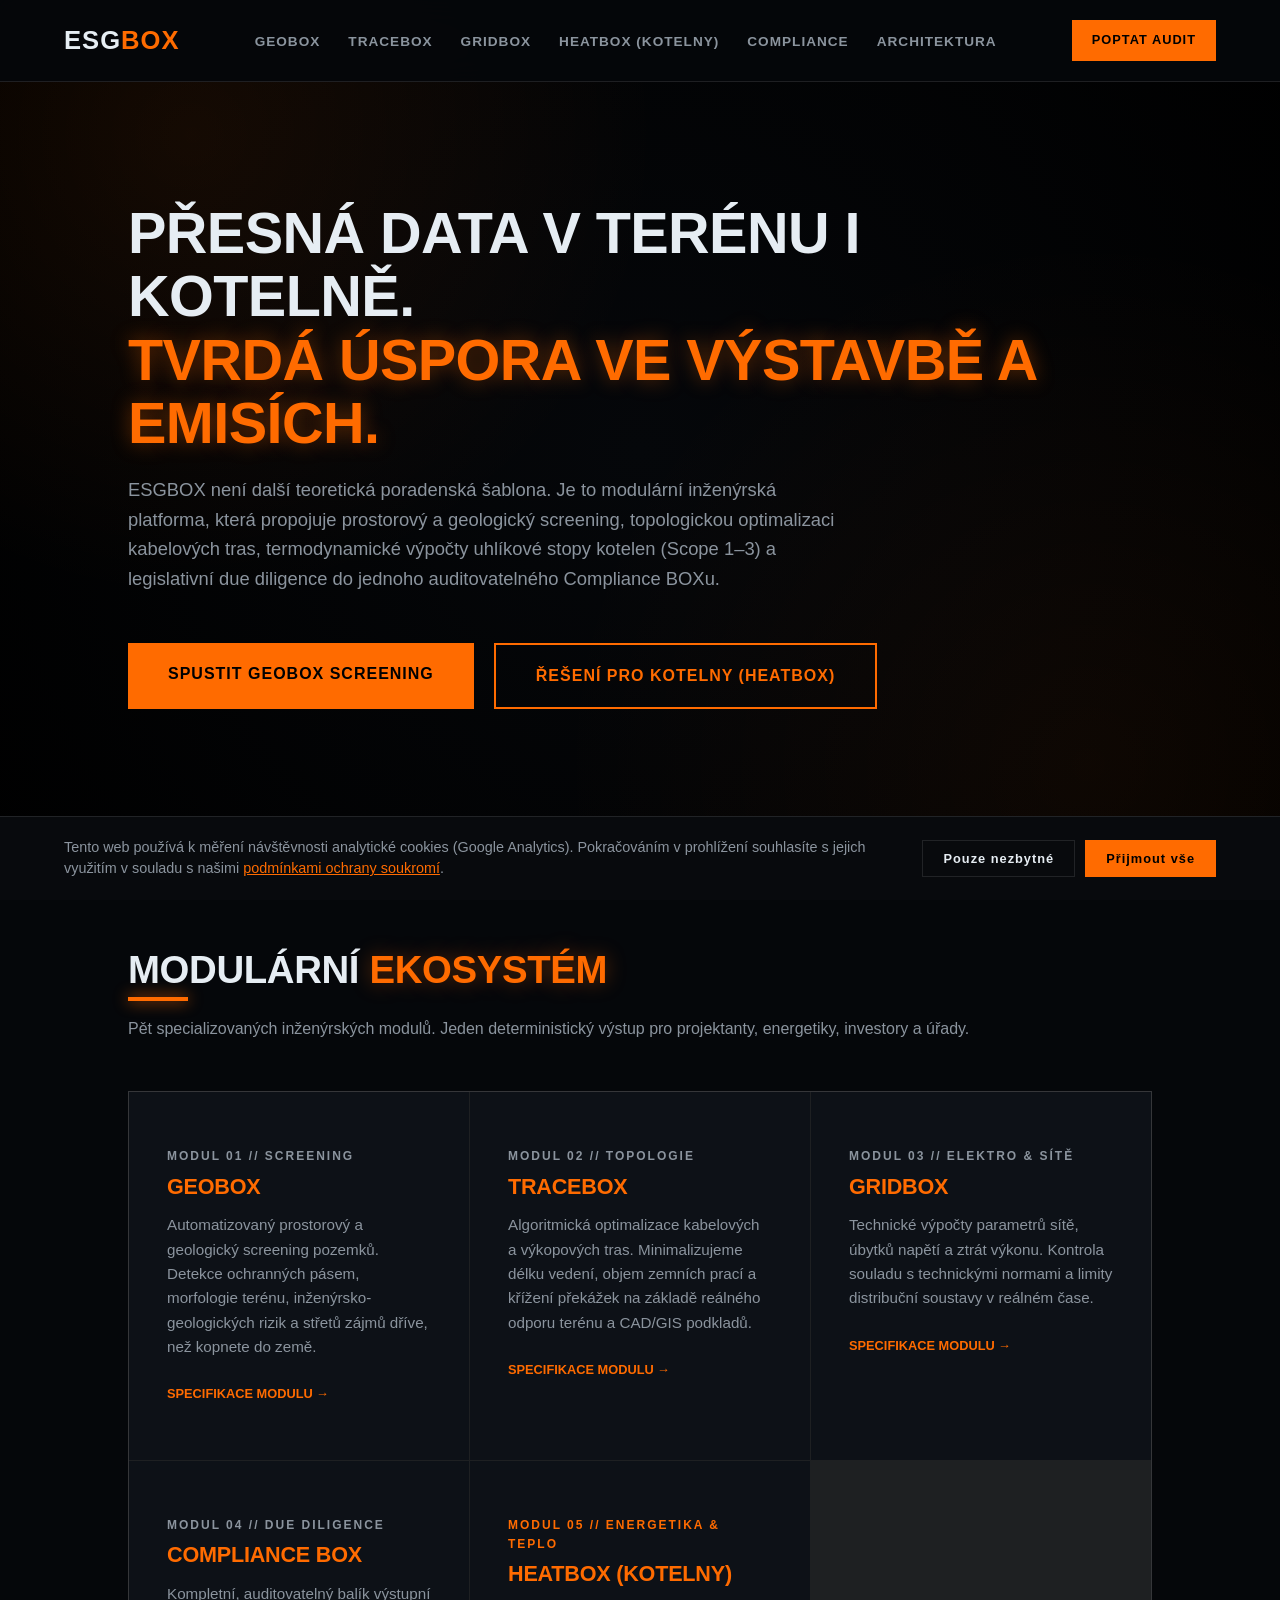
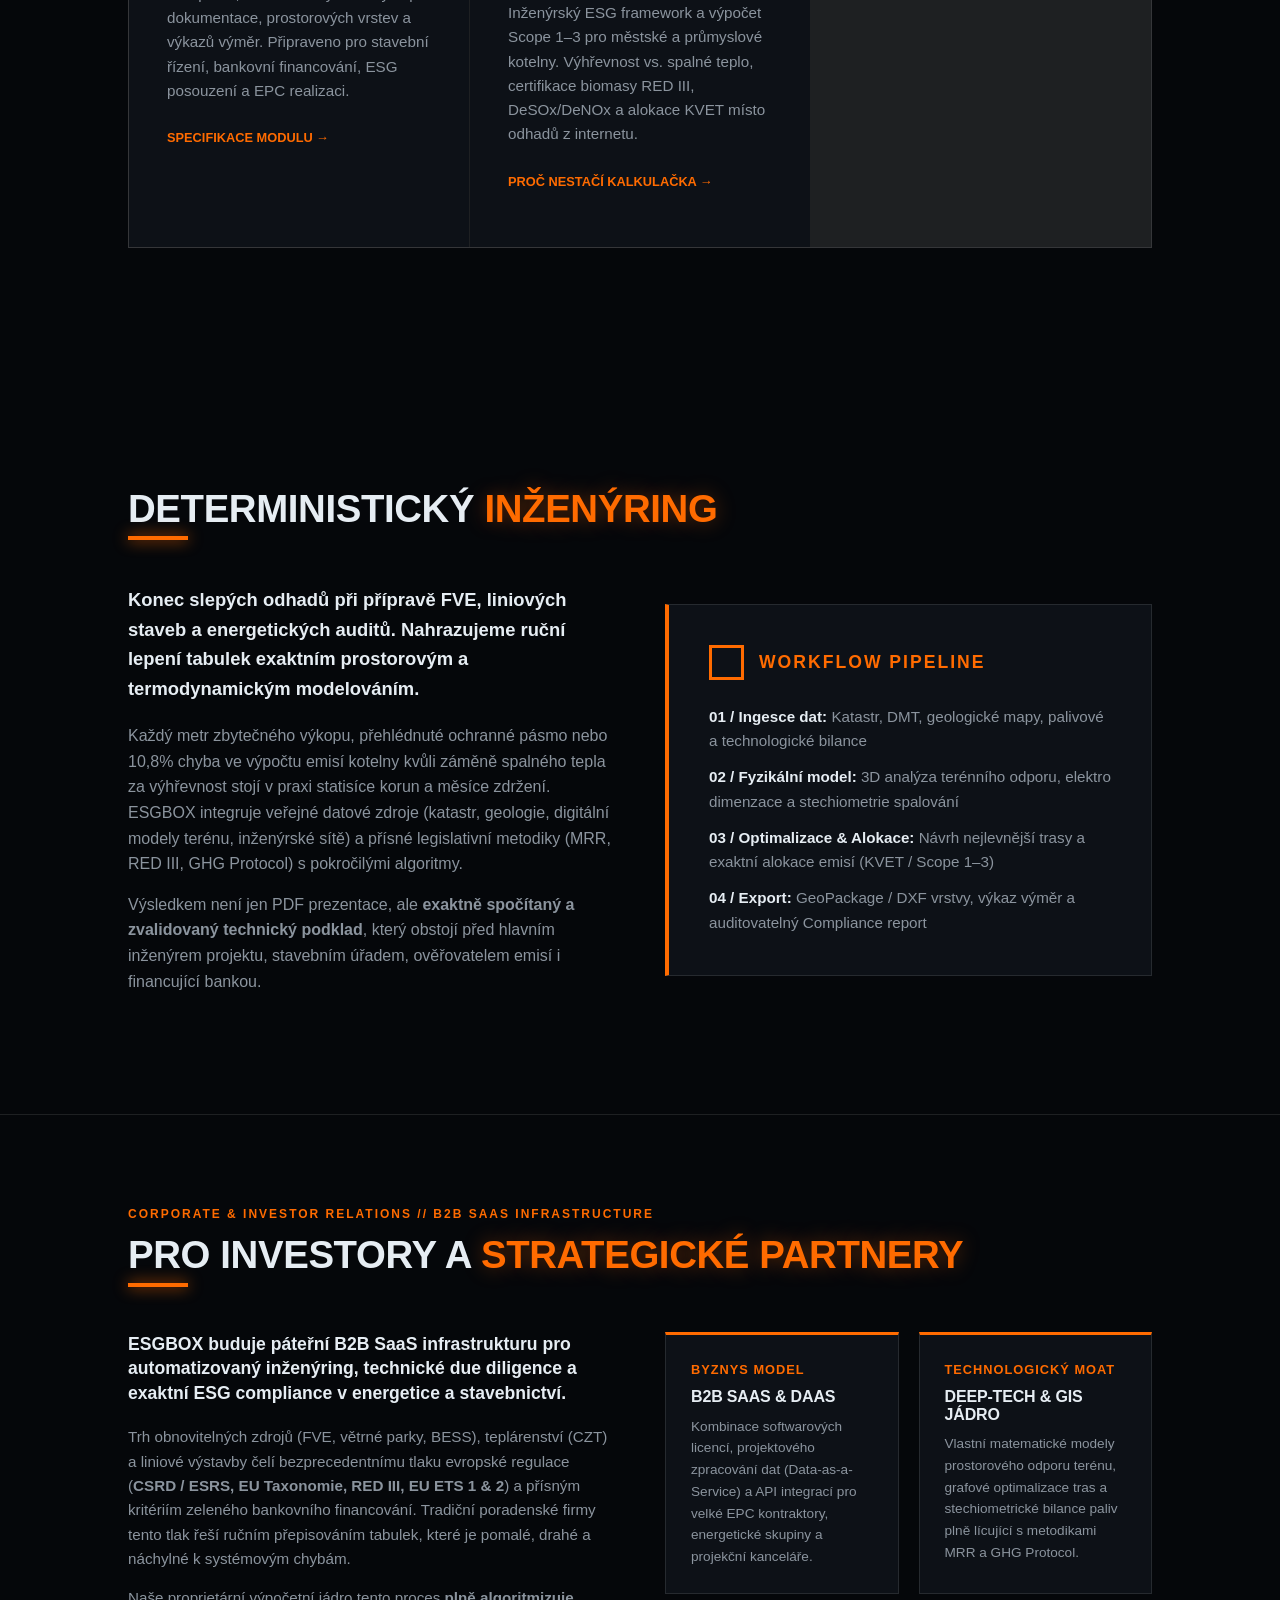
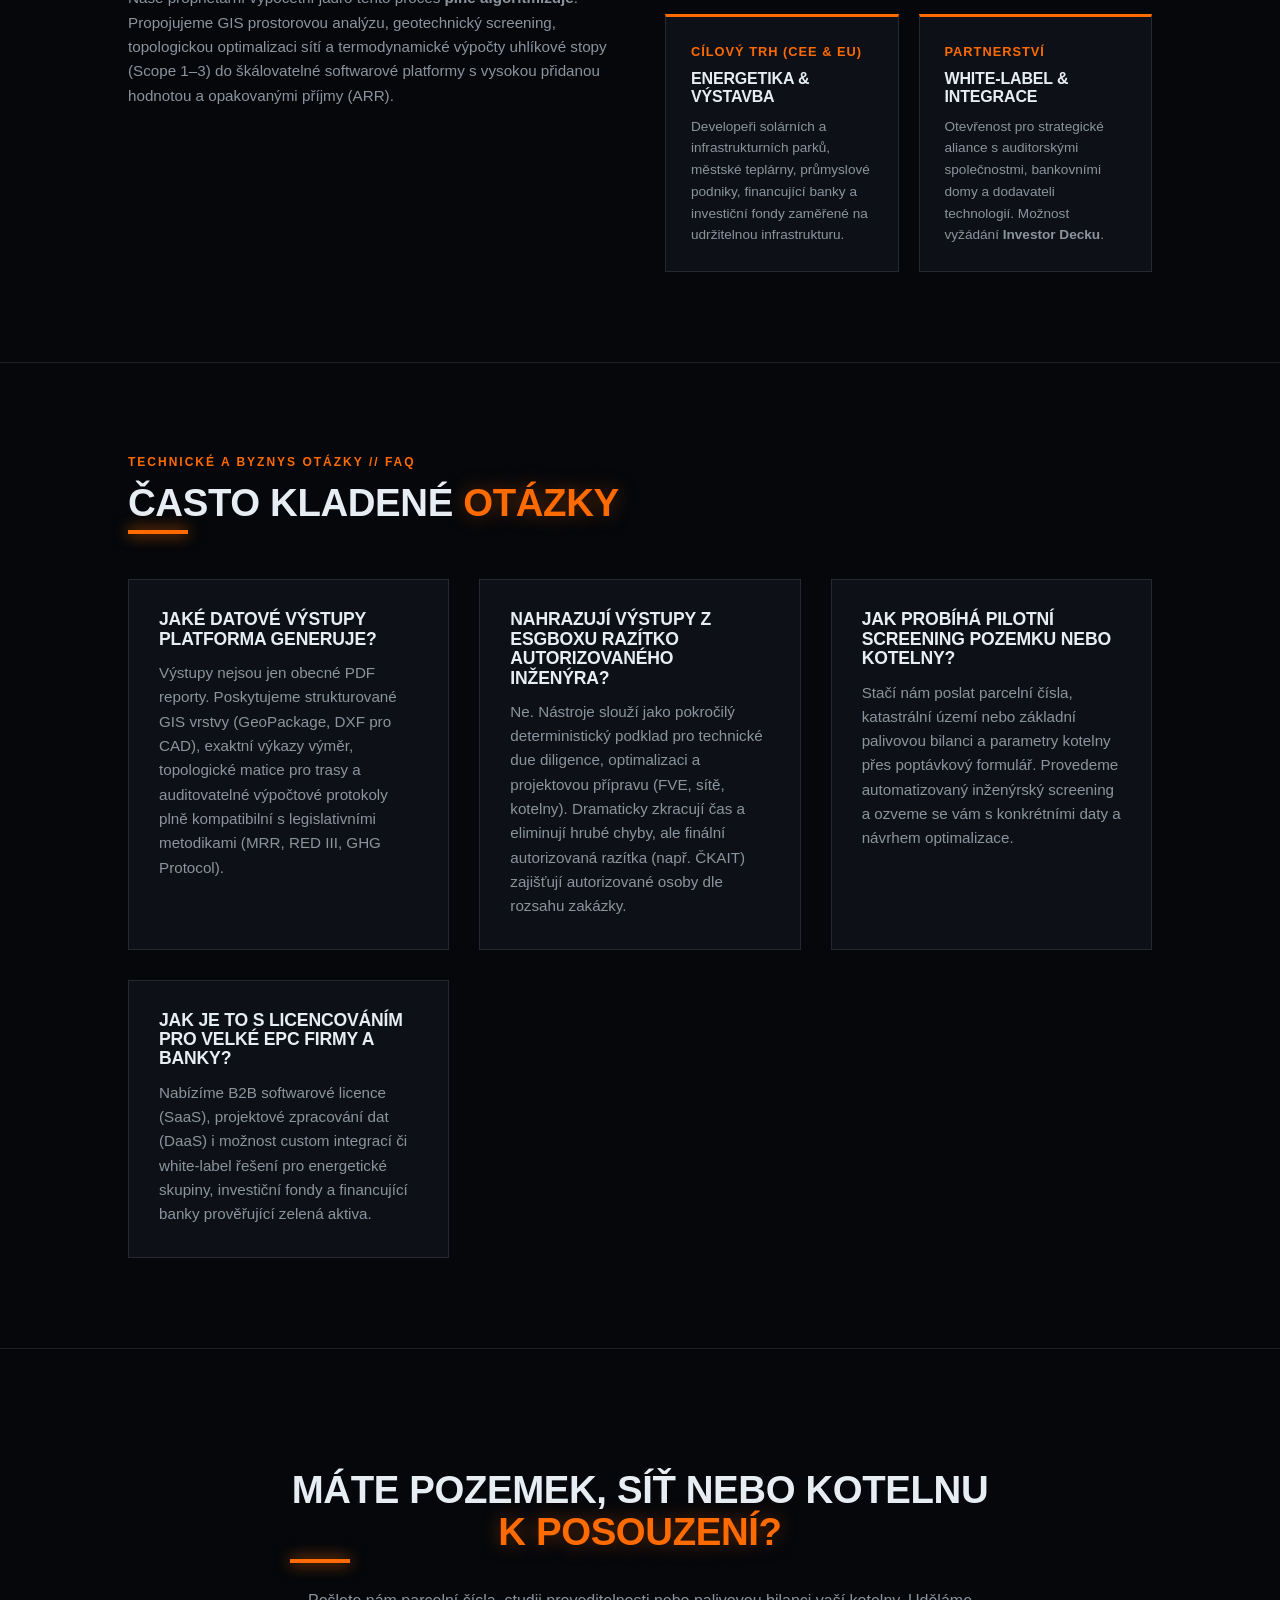
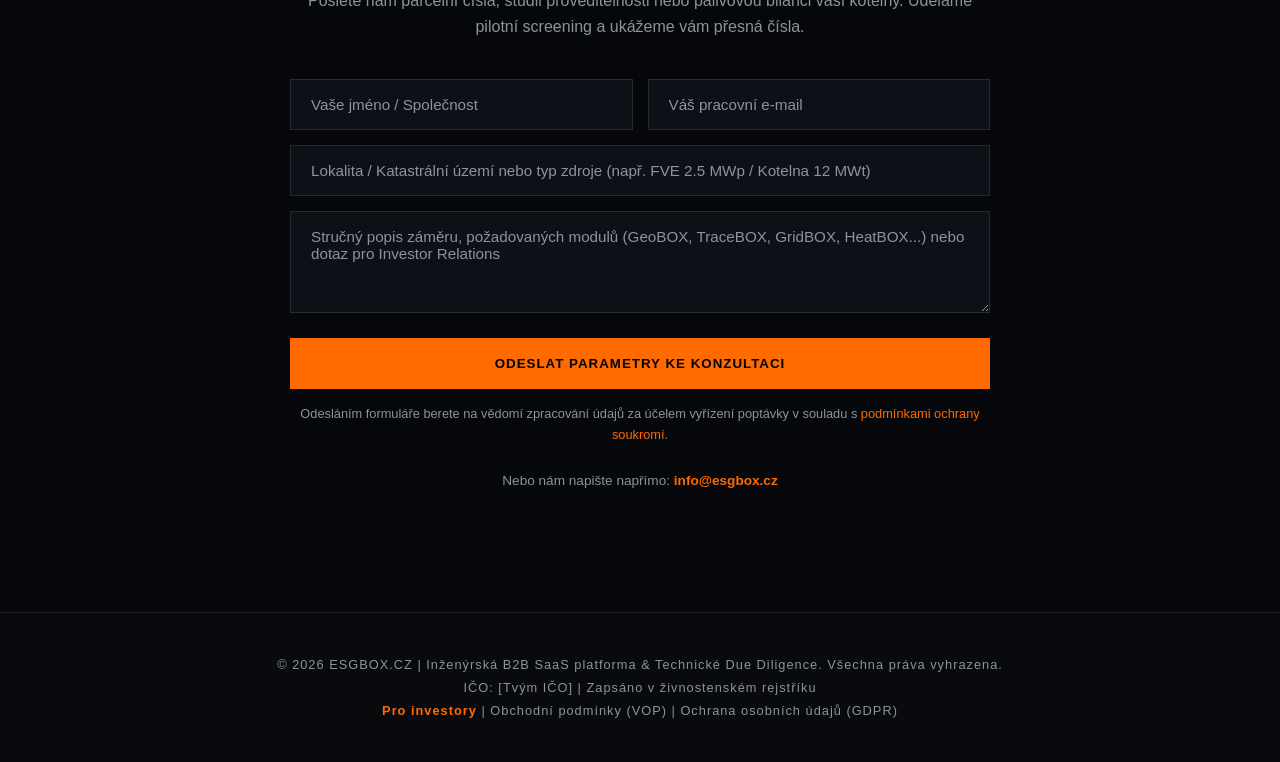
==== commit 8af0fed5: "Update index.html" ====
--- a/index.html
+++ b/index.html
@@ -1,5 +1,3 @@
-<!DOCTYPE html>
-<html lang="cs">
 <!DOCTYPE html>
 <html lang="cs">
 <head>
@@ -13,7 +11,7 @@
     <meta property="og:url" content="https://esgbox.cz/">
     <meta property="og:title" content="ESGBOX | Inženýrská B2B SaaS platforma">
     <meta property="og:description" content="Modulární inženýrská B2B SaaS platforma pro automatizovaný screening pozemků (GeoBOX), topologickou optimalizaci tras (TraceBOX), výpočty sítí (GridBOX), emise kotelen (HeatBOX) a ESG compliance.">
-    <meta property="og:image" content="https://esgbox.cz/preview.jpeg">
+    <meta property="og:image" content="https://esgbox.cz/preview.jpg">
 
     <!-- Twitter Card -->
     <meta name="twitter:card" content="summary_large_image">
@@ -192,50 +190,51 @@
                     </p>
                 </div>
 
+            </div>
+        </div>
+    </section>
+
+    <!-- FAQ Sekce -->
+    <section id="faq" style="border-top: 1px solid var(--border-color); padding-top: 90px; padding-bottom: 90px;">
+        <div style="font-size: 0.75rem; color: var(--accent-color); letter-spacing: 2px; margin-bottom: 10px; font-weight: 800; text-transform: uppercase;">
+            TECHNICKÉ A BYZNYS OTÁZKY // FAQ
+        </div>
+        <h2>Často kladené <span class="highlight">Otázky</span></h2>
         
-            <!-- FAQ Sekce -->
-<section id="faq" style="border-top: 1px solid var(--border-color); padding-top: 90px; padding-bottom: 90px;">
-    <div style="font-size: 0.75rem; color: var(--accent-color); letter-spacing: 2px; margin-bottom: 10px; font-weight: 800; text-transform: uppercase;">
-        TECHNICKÉ A BYZNYS OTÁZKY // FAQ
-    </div>
-    <h2>Často kladené <span class="highlight">Otázky</span></h2>
-    
-    <div style="display: grid; grid-template-columns: repeat(auto-fit, minmax(320px, 1fr)); gap: 30px; margin-top: 40px;">
-        
-        <!-- FAQ Item 1 -->
-        <div style="background: var(--card-bg); padding: 30px; border: 1px solid var(--border-color);">
-            <h3 style="font-size: 1.1rem; color: var(--text-main); margin-bottom: 12px;">Jaké datové výstupy platforma generuje?</h3>
-            <p style="color: var(--text-dim); font-size: 0.95rem; line-height: 1.6;">
-                Výstupy nejsou jen obecné PDF reporty. Poskytujeme strukturované GIS vrstvy (GeoPackage, DXF pro CAD), exaktní výkazy výměr, topologické matice pro trasy a auditovatelné výpočtové protokoly plně kompatibilní s legislativními metodikami (MRR, RED III, GHG Protocol).
-            </p>
-        </div>
-
-        <!-- FAQ Item 2 -->
-        <div style="background: var(--card-bg); padding: 30px; border: 1px solid var(--border-color);">
-            <h3 style="font-size: 1.1rem; color: var(--text-main); margin-bottom: 12px;">Nahrazují výstupy z ESGBOXu razítko autorizovaného inženýra?</h3>
-            <p style="color: var(--text-dim); font-size: 0.95rem; line-height: 1.6;">
-                Ne. Nástroje slouží jako pokročilý deterministický podklad pro technické due diligence, optimalizaci a projektovou přípravu (FVE, sítě, kotelny). Dramaticky zkracují čas a eliminují hrubé chyby, ale finální autorizovaná razítka (např. ČKAIT) zajišťují autorizované osoby dle rozsahu zakázky.
-            </p>
-        </div>
-
-        <!-- FAQ Item 3 -->
-        <div style="background: var(--card-bg); padding: 30px; border: 1px solid var(--border-color);">
-            <h3 style="font-size: 1.1rem; color: var(--text-main); margin-bottom: 12px;">Jak probíhá pilotní screening pozemku nebo kotelny?</h3>
-            <p style="color: var(--text-dim); font-size: 0.95rem; line-height: 1.6;">
-                Stačí nám poslat parcelní čísla, katastrální území nebo základní palivovou bilanci a parametry kotelny přes poptávkový formulář. Provedeme automatizovaný inženýrský screening a ozveme se vám s konkrétními daty a návrhem optimalizace.
-            </p>
-        </div>
-
-        <!-- FAQ Item 4 -->
-        <div style="background: var(--card-bg); padding: 30px; border: 1px solid var(--border-color);">
-            <h3 style="font-size: 1.1rem; color: var(--text-main); margin-bottom: 12px;">Jak je to s licencováním pro velké EPC firmy a banky?</h3>
-            <p style="color: var(--text-dim); font-size: 0.95rem; line-height: 1.6;">
-                Nabízíme B2B softwarové licence (SaaS), projektové zpracování dat (DaaS) i možnost custom integrací či white-label řešení pro energetické skupiny, investiční fondy a financující banky prověřující zelená aktiva.
-            </p>
-        </div>
-
-    
-</section>
+        <div style="display: grid; grid-template-columns: repeat(auto-fit, minmax(320px, 1fr)); gap: 30px; margin-top: 40px;">
+            
+            <!-- FAQ Item 1 -->
+            <div style="background: var(--card-bg); padding: 30px; border: 1px solid var(--border-color);">
+                <h3 style="font-size: 1.1rem; color: var(--text-main); margin-bottom: 12px;">Jaké datové výstupy platforma generuje?</h3>
+                <p style="color: var(--text-dim); font-size: 0.95rem; line-height: 1.6;">
+                    Výstupy nejsou jen obecné PDF reporty. Poskytujeme strukturované GIS vrstvy (GeoPackage, DXF pro CAD), exaktní výkazy výměr, topologické matice pro trasy a auditovatelné výpočtové protokoly plně kompatibilní s legislativními metodikami (MRR, RED III, GHG Protocol).
+                </p>
+            </div>
+
+            <!-- FAQ Item 2 -->
+            <div style="background: var(--card-bg); padding: 30px; border: 1px solid var(--border-color);">
+                <h3 style="font-size: 1.1rem; color: var(--text-main); margin-bottom: 12px;">Nahrazují výstupy z ESGBOXu razítko autorizovaného inženýra?</h3>
+                <p style="color: var(--text-dim); font-size: 0.95rem; line-height: 1.6;">
+                    Ne. Nástroje slouží jako pokročilý deterministický podklad pro technické due diligence, optimalizaci a projektovou přípravu (FVE, sítě, kotelny). Dramaticky zkracují čas a eliminují hrubé chyby, ale finální autorizovaná razítka (např. ČKAIT) zajišťují autorizované osoby dle rozsahu zakázky.
+                </p>
+            </div>
+
+            <!-- FAQ Item 3 -->
+            <div style="background: var(--card-bg); padding: 30px; border: 1px solid var(--border-color);">
+                <h3 style="font-size: 1.1rem; color: var(--text-main); margin-bottom: 12px;">Jak probíhá pilotní screening pozemku nebo kotelny?</h3>
+                <p style="color: var(--text-dim); font-size: 0.95rem; line-height: 1.6;">
+                    Stačí nám poslat parcelní čísla, katastrální území nebo základní palivovou bilanci a parametry kotelny přes poptávkový formulář. Provedeme automatizovaný inženýrský screening a ozveme se vám s konkrétními daty a návrhem optimalizace.
+                </p>
+            </div>
+
+            <!-- FAQ Item 4 -->
+            <div style="background: var(--card-bg); padding: 30px; border: 1px solid var(--border-color);">
+                <h3 style="font-size: 1.1rem; color: var(--text-main); margin-bottom: 12px;">Jak je to s licencováním pro velké EPC firmy a banky?</h3>
+                <p style="color: var(--text-dim); font-size: 0.95rem; line-height: 1.6;">
+                    Nabízíme B2B softwarové licence (SaaS), projektové zpracování dat (DaaS) i možnost custom integrací či white-label řešení pro energetické skupiny, investiční fondy a financující banky prověřující zelená aktiva.
+                </p>
+            </div>
+
         </div>
     </section>
 
@@ -248,52 +247,55 @@
             </p>
             
             <form action="https://api.web3forms.com/submit" method="POST" style="display: grid; gap: 15px; text-align: left;">
-    
-    <!-- Web3Forms Access Key (zadej svůj klíč, viz krok níže) -->
-    <input type="hidden" name="apikey" value="874bbd70-4fda-43f8-a46a-36717f3061a6">
-    
-    <!-- Honeypot past na boty - lidé toto pole neuvidí ani nevyplní, bot ano -->
-    <input type="checkbox" name="botcheck" class="hidden" style="display: none !important;" autocomplete="off">
-
-    <div style="display: grid; grid-template-columns: repeat(auto-fit, minmax(250px, 1fr)); gap: 15px;">
-        <input type="text" name="Jmeno" placeholder="Vaše jméno / Společnost" required class="form-input">
-        <input type="email" name="Email" placeholder="Váš pracovní e-mail" required class="form-input">
-    </div>
-    
-    <input type="text" name="Lokalita_Projekt" placeholder="Lokalita / Katastrální území nebo typ zdroje (např. FVE 2.5 MWp / Kotelna 12 MWt)" class="form-input">
-    <textarea name="Zprava" rows="4" placeholder="Stručný popis záměru, požadovaných modulů (GeoBOX, TraceBOX, GridBOX, HeatBOX...) nebo dotaz pro Investor Relations" class="form-input"></textarea>
-    
-    <button type="submit" class="cta-button" style="width: 100%; text-align: center; margin-top: 10px;">Odeslat parametry ke konzultaci</button>
-</form>
+                <!-- Web3Forms Access Key -->
+                <input type="hidden" name="apikey" value="874bbd70-4fda-43f8-a46a-36717f3061a6">
+                
+                <!-- Honeypot past na boty -->
+                <input type="checkbox" name="botcheck" class="hidden" style="display: none !important;" autocomplete="off">
+
+                <div style="display: grid; grid-template-columns: repeat(auto-fit, minmax(250px, 1fr)); gap: 15px;">
+                    <input type="text" name="Jmeno" placeholder="Vaše jméno / Společnost" required class="form-input">
+                    <input type="email" name="Email" placeholder="Váš pracovní e-mail" required class="form-input">
+                </div>
+                
+                <input type="text" name="Lokalita_Projekt" placeholder="Lokalita / Katastrální území nebo typ zdroje (např. FVE 2.5 MWp / Kotelna 12 MWt)" class="form-input">
+                <textarea name="Zprava" rows="4" placeholder="Stručný popis záměru, požadovaných modulů (GeoBOX, TraceBOX, GridBOX, HeatBOX...) nebo dotaz pro Investor Relations" class="form-input"></textarea>
+                
+                <button type="submit" class="cta-button" style="width: 100%; text-align: center; margin-top: 10px;">Odeslat parametry ke konzultaci</button>
+            </form>
+            
             <p style="font-size: 0.8rem; color: var(--text-dim); margin-top: 15px; text-align: center;">
-    Odesláním formuláře berete na vědomí zpracování údajů za účelem vyřízení poptávky v souladu s <a href="gdpr.html" style="color: var(--accent-color); text-decoration: none;">podmínkami ochrany soukromí</a>.
-</p>
+                Odesláním formuláře berete na vědomí zpracování údajů za účelem vyřízení poptávky v souladu s <a href="gdpr.html" style="color: var(--accent-color); text-decoration: none;">podmínkami ochrany soukromí</a>.
+            </p>
             
             <p style="margin-top: 25px; font-size: 0.85rem; color: var(--text-dim);">
                 Nebo nám napište napřímo: <a href="mailto:info@esgbox.cz" style="color: var(--accent-color); text-decoration: none; font-weight: 700;">info@esgbox.cz</a>
             </p>
         </div>
-    </section>  
-
-   <footer style="padding: 40px 10%; border-top: 1px solid var(--border-color); text-align: center; font-size: 0.8rem; color: var(--text-dim); background: #080a0d;">
-    <p style="letter-spacing: 1px; line-height: 1.8;">
-        &copy; 2026 ESGBOX.CZ | Inženýrská B2B SaaS platforma &amp; Technické Due Diligence. Všechna práva vyhrazena.<br>
-        IČO: [Tvým IČO] | Zapsáno v živnostenském rejstříku<br>
-        <a href="#investors" style="color: var(--accent-color); text-decoration: none; font-weight: 700;">Pro investory</a> | 
-        <a href="podminky.html" style="color: var(--text-dim); text-decoration: none;">Obchodní podmínky (VOP)</a> | 
-        <a href="gdpr.html" style="color: var(--text-dim); text-decoration: none;">Ochrana osobních údajů (GDPR)</a>
-    </p>
-</footer>
+    </section>
+
+    <!-- Patička -->
+    <footer style="padding: 40px 10%; border-top: 1px solid var(--border-color); text-align: center; font-size: 0.8rem; color: var(--text-dim); background: #080a0d;">
+        <p style="letter-spacing: 1px; line-height: 1.8;">
+            &copy; 2026 ESGBOX.CZ | Inženýrská B2B SaaS platforma &amp; Technické Due Diligence. Všechna práva vyhrazena.<br>
+            IČO: [Tvým IČO] | Zapsáno v živnostenském rejstříku<br>
+            <a href="#investors" style="color: var(--accent-color); text-decoration: none; font-weight: 700;">Pro investory</a> | 
+            <a href="podminky.html" style="color: var(--text-dim); text-decoration: none;">Obchodní podmínky (VOP)</a> | 
+            <a href="gdpr.html" style="color: var(--text-dim); text-decoration: none;">Ochrana osobních údajů (GDPR)</a>
+        </p>
+    </footer>
+
+    <!-- Cookies Lišta -->
+    <div id="cookie-banner" style="display: none;">
+        <p>
+            Tento web používá k měření návštěvnosti analytické cookies (Google Analytics). Pokračováním v prohlížení souhlasíte s jejich využitím v souladu s našimi <a href="gdpr.html">podmínkami ochrany soukromí</a>.
+        </p>
+        <div class="cookie-buttons">
+            <button class="cookie-btn" onclick="rejectCookies()">Pouze nezbytné</button>
+            <button class="cookie-btn accept" onclick="acceptCookies()">Přijmout vše</button>
+        </div>
+    </div>
+
     <script src="script.js"></script>
-    <!-- Cookies Lišta -->
-<div id="cookie-banner" style="display: none;">
-    <p>
-        Tento web používá k měření návštěvnosti analytické cookies (Google Analytics). Pokračováním v prohlížení souhlasíte s jejich využitím v souladu s našimi <a href="gdpr.html">podmínkami ochrany soukromí</a>.
-    </p>
-    <div class="cookie-buttons">
-        <button class="cookie-btn" onclick="rejectCookies()">Pouze nezbytné</button>
-        <button class="cookie-btn accept" onclick="acceptCookies()">Přijmout vše</button>
-    </div>
-</div>
 </body>
 </html>
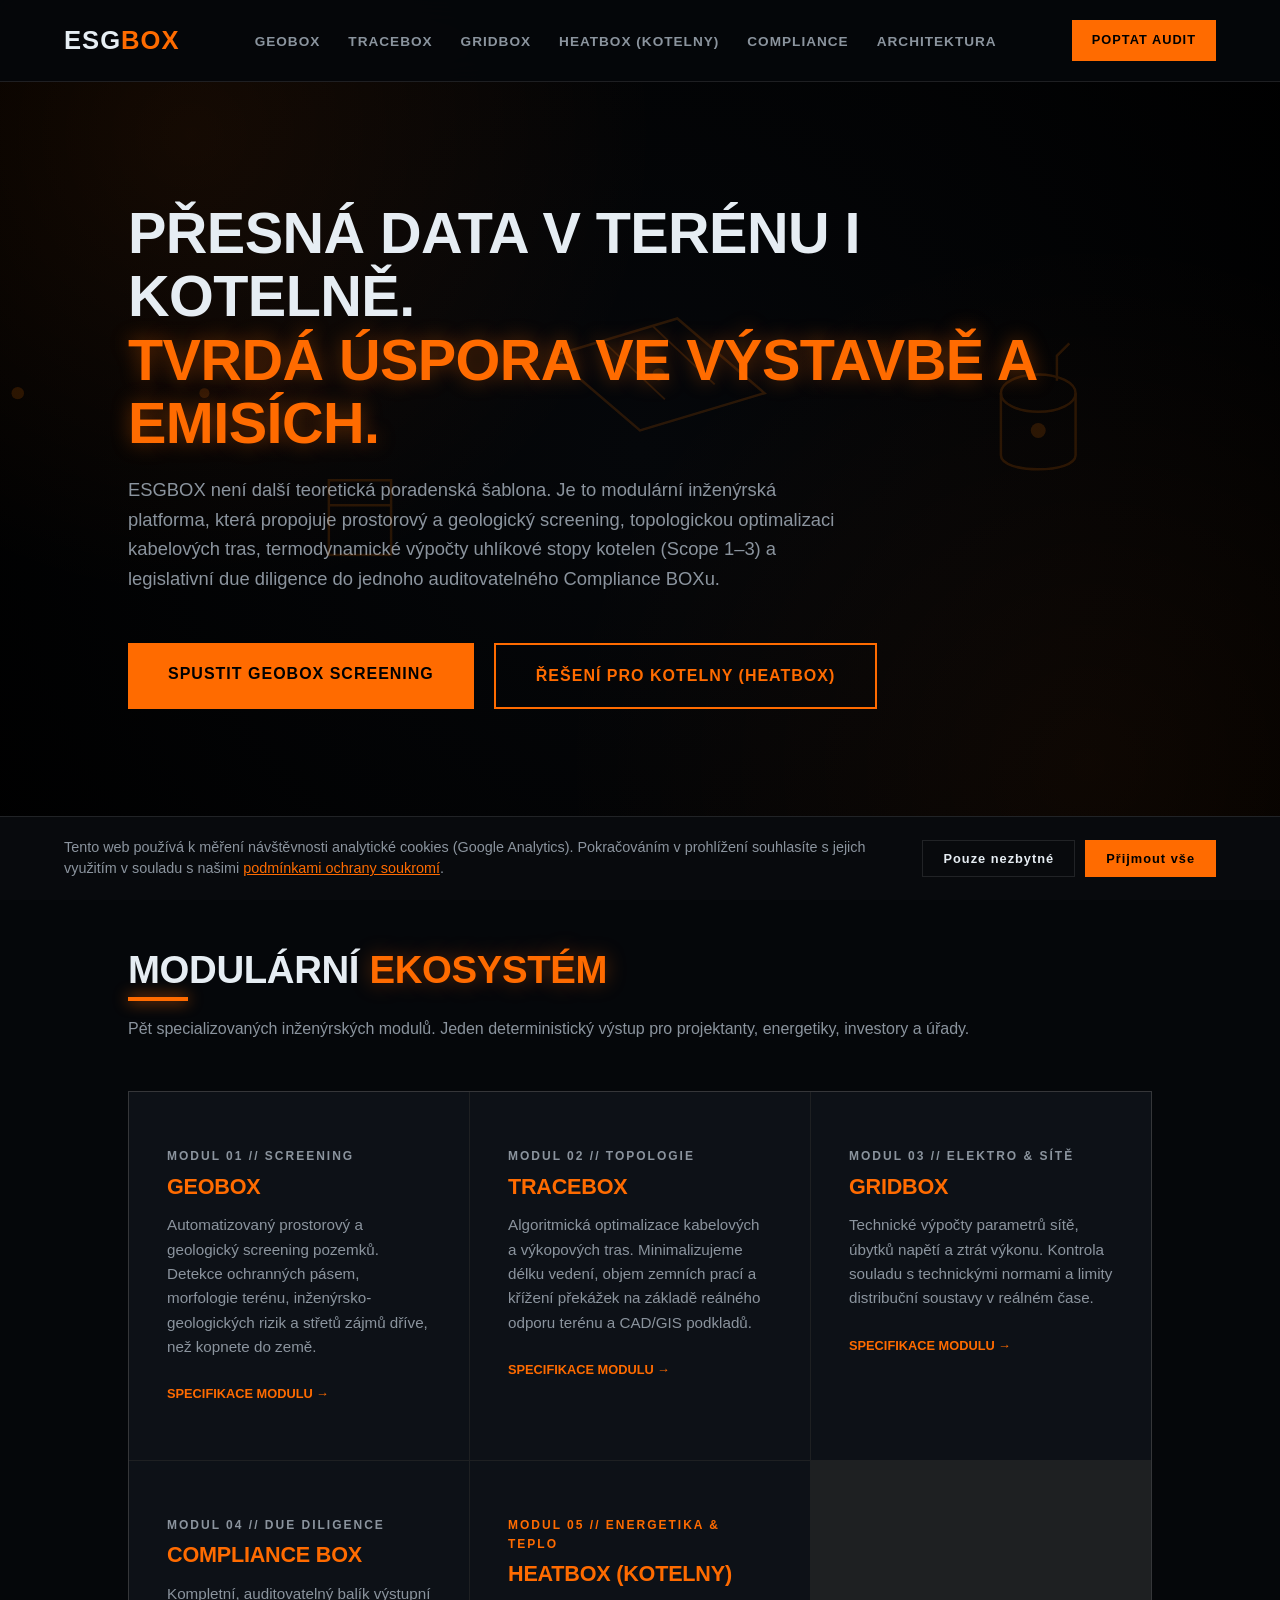
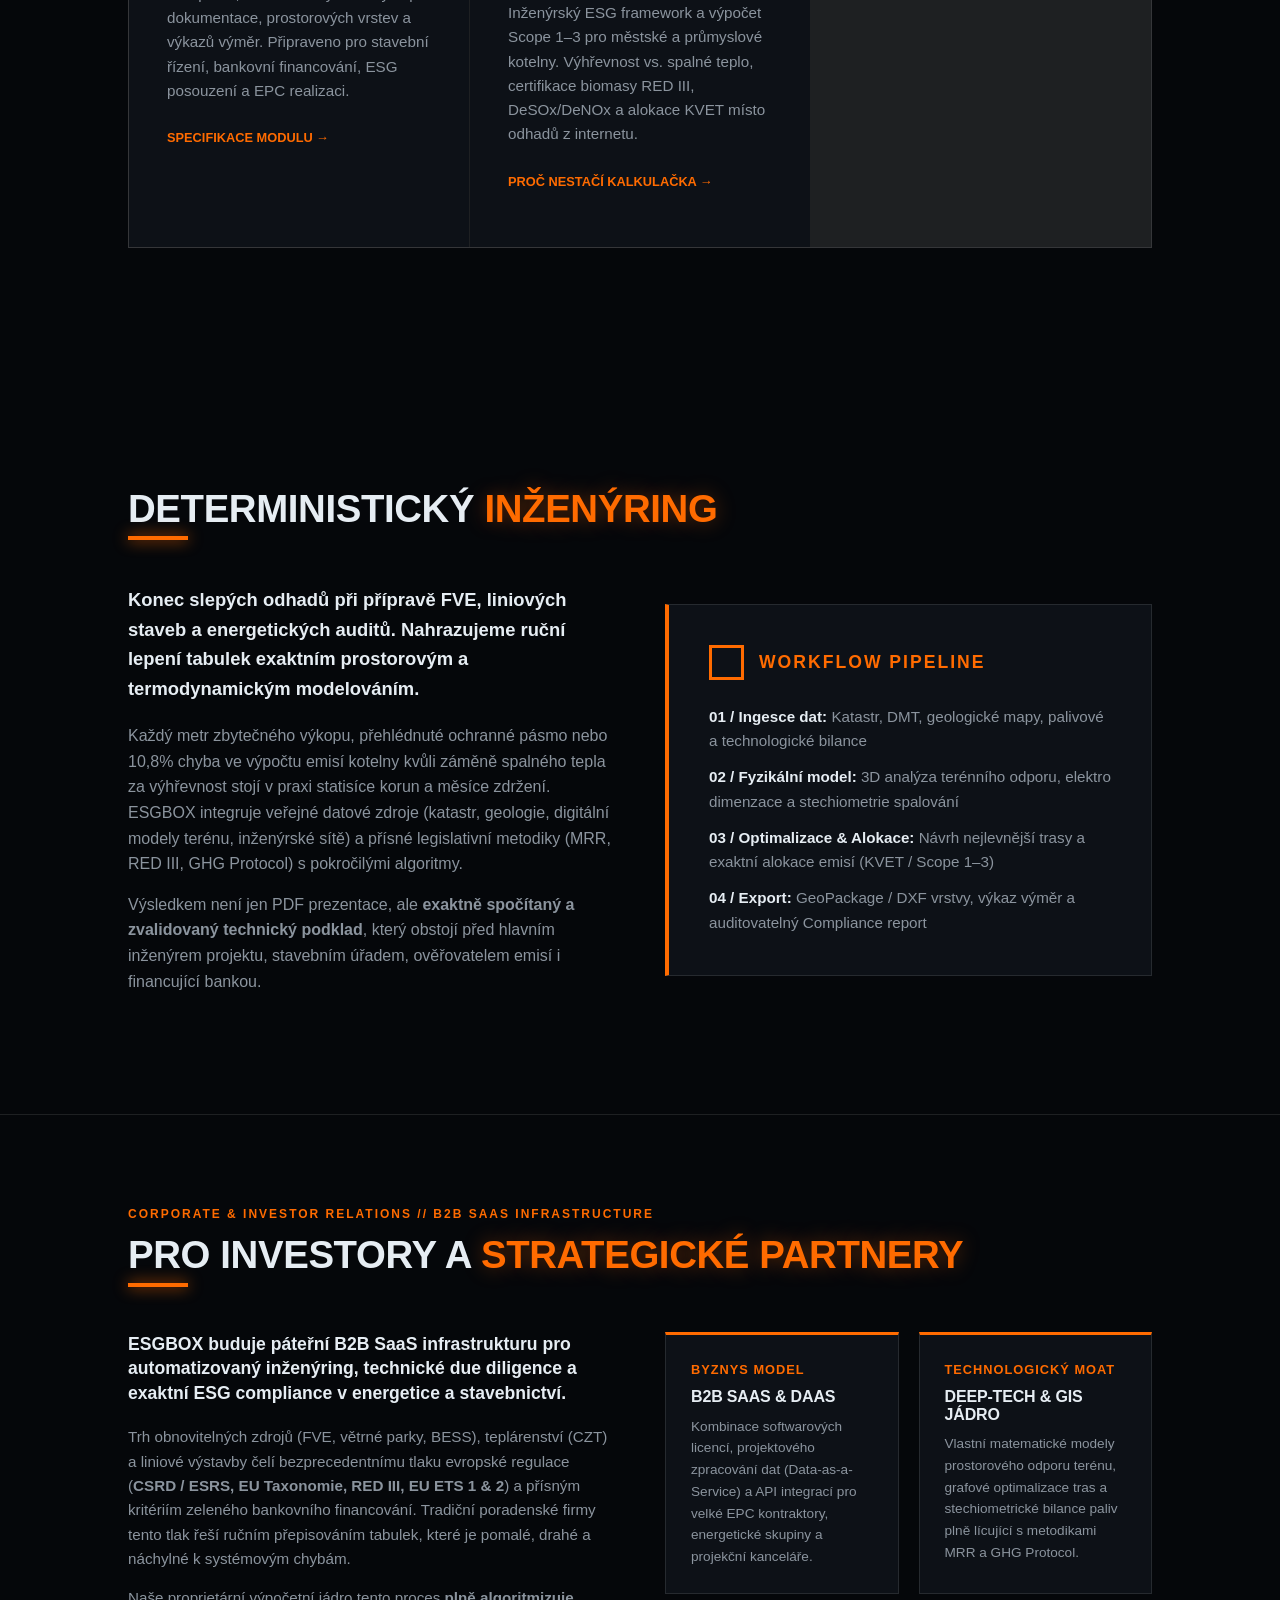
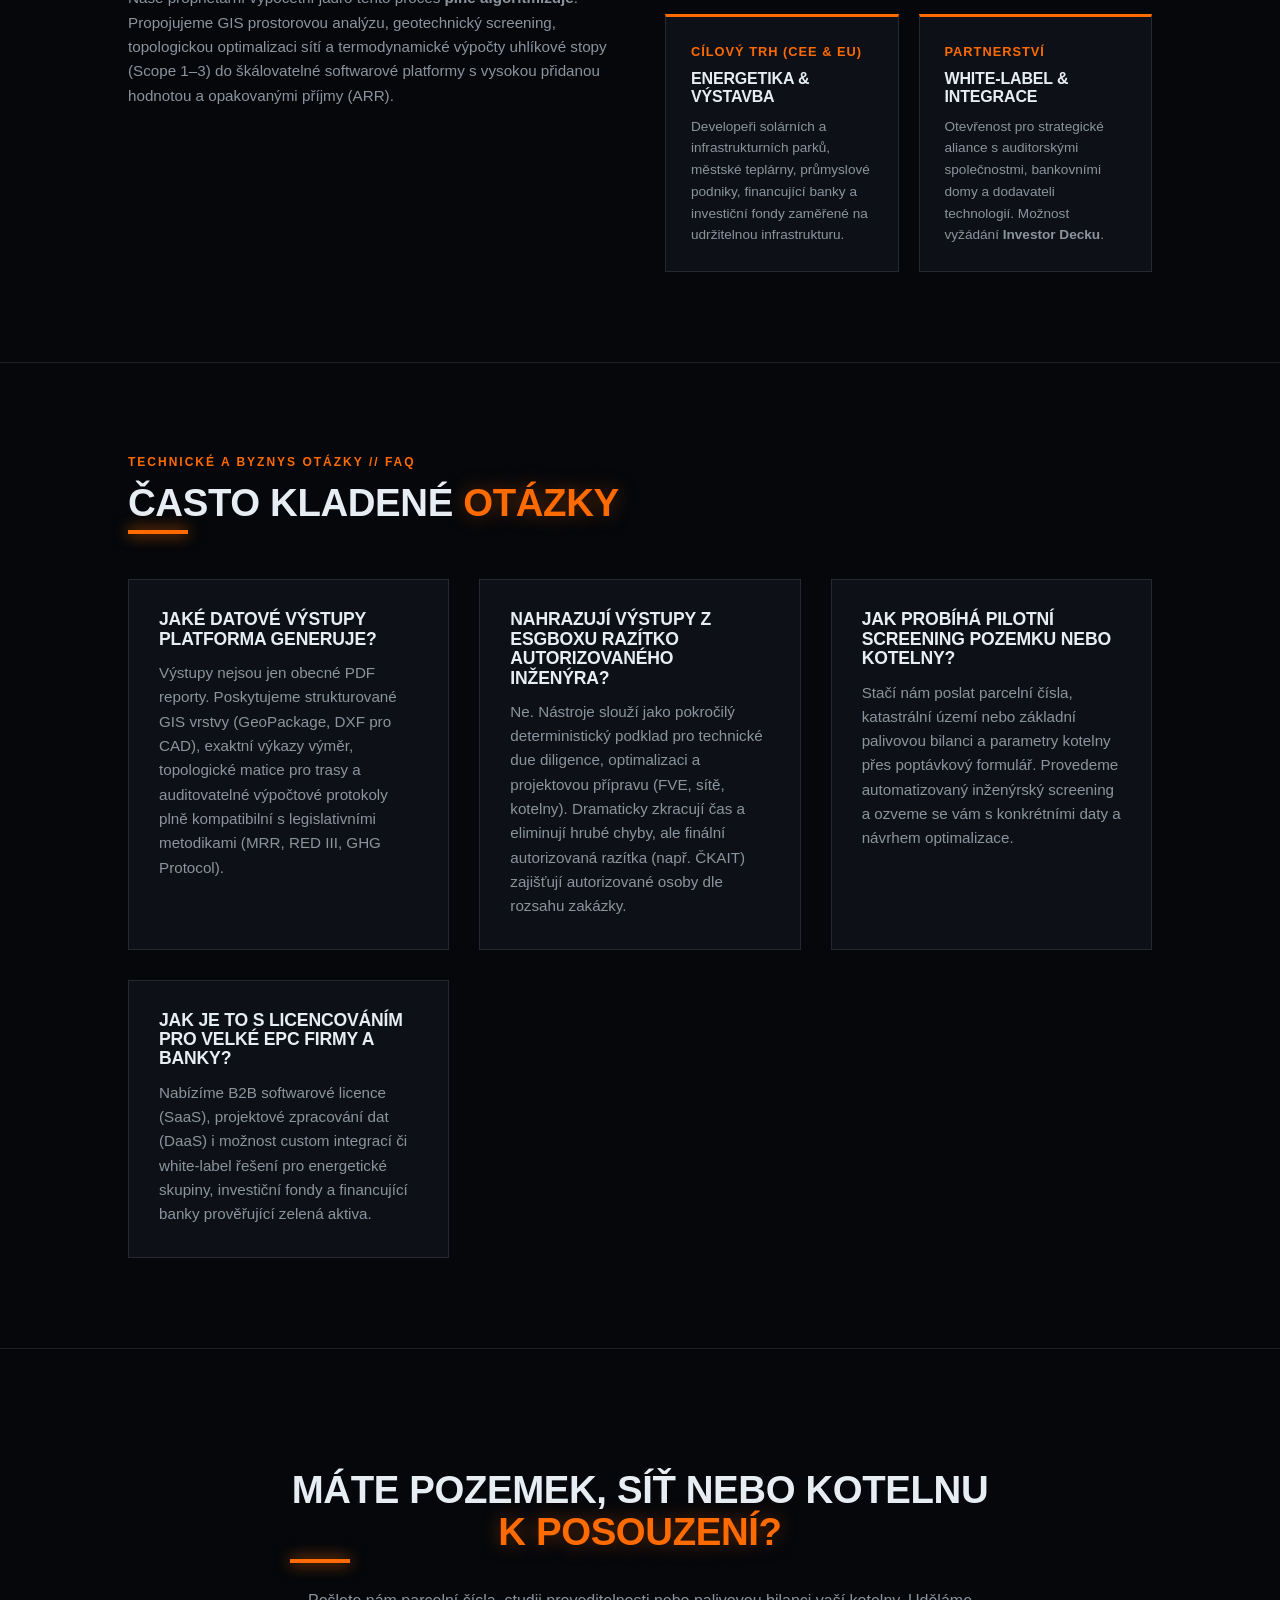
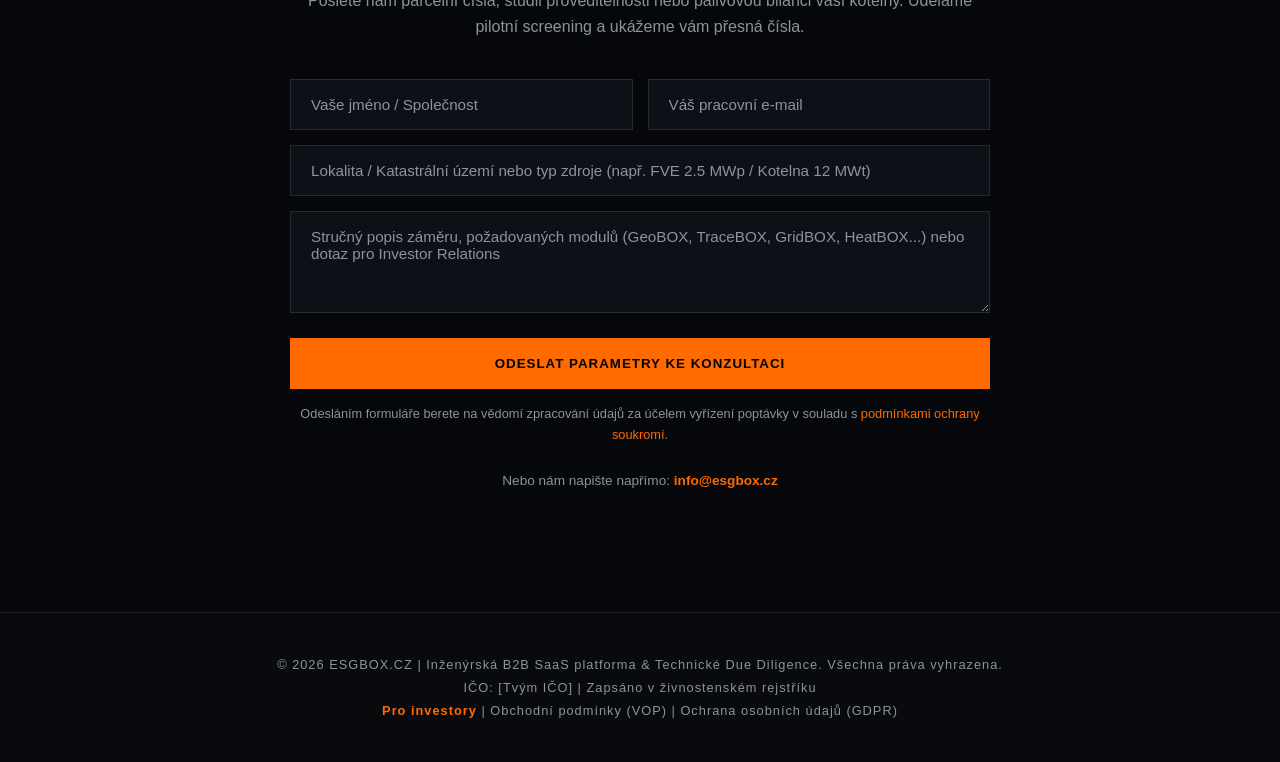
==== commit f4983dab: "Update index.html" ====
--- a/index.html
+++ b/index.html
@@ -24,7 +24,8 @@
     <link rel="stylesheet" href="styles.css">
 </head>
 <body>
-
+<!-- Ukazatel scrollu (Scroll Progress Bar) -->
+<div id="scroll-progress"></div>
     <!-- Navigace -->
     <nav>
         <a href="index.html" class="logo">ESG<span>BOX</span></a>
@@ -41,6 +42,67 @@
 
     <!-- Hero Sekce -->
     <section id="hero">
+        <!-- Pozadí s animovanou line-art smyčkou -->
+<div style="position: absolute; top: 0; left: 0; width: 100%; height: 100%; overflow: hidden; pointer-events: none; z-index: 0; opacity: 0.15;">
+    <svg viewBox="0 0 1200 600" width="100%" height="100%" preserveAspectRatio="xMidYMid slice" xmlns="http://www.w3.org/2000/svg">
+        <style>
+            .anim-line {
+                fill: none;
+                stroke: #FF7A00;
+                stroke-width: 2;
+                stroke-dasharray: 1000;
+                stroke-dashoffset: 1000;
+                animation: drawLine 8s linear infinite;
+            }
+            .pulse-node {
+                fill: #FF7A00;
+                animation: pulseNode 3s ease-in-out infinite;
+            }
+            @keyframes drawLine {
+                0% { stroke-dashoffset: 1000; }
+                50% { stroke-dashoffset: 0; }
+                100% { stroke-dashoffset: -1000; }
+            }
+            @keyframes pulseNode {
+                0%, 100% { transform: scale(1); opacity: 0.4; }
+                50% { transform: scale(1.4); opacity: 1; }
+            }
+        </style>
+
+        <!-- Kabely / Sítě (GridBox - vlevo) -->
+        <g transform="translate(100, 150)">
+            <path class="anim-line" d="M0,100 L150,100 L200,50 L350,50" />
+            <circle class="pulse-node" cx="0" cy="100" r="5" />
+            <circle class="pulse-node" cx="150" cy="100" r="4" style="animation-delay: 1s;" />
+            <path class="anim-line" d="M150,100 L150,200 L250,200" style="animation-delay: 2s;" />
+            <!-- Ikona line-art sítě / uzlů -->
+            <rect x="250" y="170" width="50" height="60" fill="none" stroke="#FF7A00" stroke-width="2" />
+            <line x1="250" y1="190" x2="300" y2="190" stroke="#FF7A00" stroke-width="2" />
+        </g>
+
+        <!-- Solární panel / Fovoltaika (Geo/TraceBOX - uprostřed) -->
+        <g transform="translate(480, 120)">
+            <path class="anim-line" d="M0,50 L100,100 L200,50" style="animation-delay: 1.5s;" />
+            <!-- Line-art solární panel -->
+            <polygon points="50,100 150,70 220,130 120,160" fill="none" stroke="#FF7A00" stroke-width="2" />
+            <line x1="90" y1="88" x2="140" y2="135" stroke="#FF7A00" stroke-width="1.5" />
+            <line x1="130" y1="76" x2="180" y2="123" stroke="#FF7A00" stroke-width="1.5" />
+            <circle class="pulse-node" cx="135" cy="115" r="5" style="animation-delay: 2.5s;" />
+        </g>
+
+        <!-- Kotel / Termodynamika (HeatBOX - vpravo) -->
+        <g transform="translate(800, 130)">
+            <path class="anim-line" d="M0,70 L120,120 L220,70" style="animation-delay: 3s;" />
+            <!-- Line-art kotel / válec -->
+            <ellipse cx="120" cy="120" rx="30" ry="15" fill="none" stroke="#FF7A00" stroke-width="2" />
+            <path d="M90,120 L90,170 C90,185 150,185 150,170 L150,120" fill="none" stroke="#FF7A00" stroke-width="2" />
+            <path class="anim-line" d="M120,185 L120,240" style="animation-delay: 4s;" stroke-dasharray="200" />
+            <!-- Komín / pára -->
+            <path d="M135,110 L135,90 L145,80" fill="none" stroke="#FF7A00" stroke-width="2" />
+            <circle class="pulse-node" cx="120" cy="150" r="6" style="animation-delay: 1.5s;" />
+        </g>
+    </svg>
+</div>
         <div class="hero-content">
             <h1>Přesná data v terénu i kotelně. <br><span class="highlight">Tvrdá úspora ve výstavbě a emisích.</span></h1>
             <p style="color: var(--text-dim); max-width: 720px; font-size: 1.15rem; margin-bottom: 30px; margin-top: 20px;">
--- a/styles.css
+++ b/styles.css
@@ -348,3 +348,15 @@
         align-items: flex-start;
     }
 }
+/* Scroll Progress Bar */
+#scroll-progress {
+    position: fixed;
+    top: 0;
+    left: 0;
+    width: 0%;
+    height: 3px;
+    background: var(--accent-color);
+    z-index: 10000;
+    transition: width 0.1s ease-out;
+    box-shadow: 0 0 10px var(--accent-color);
+}
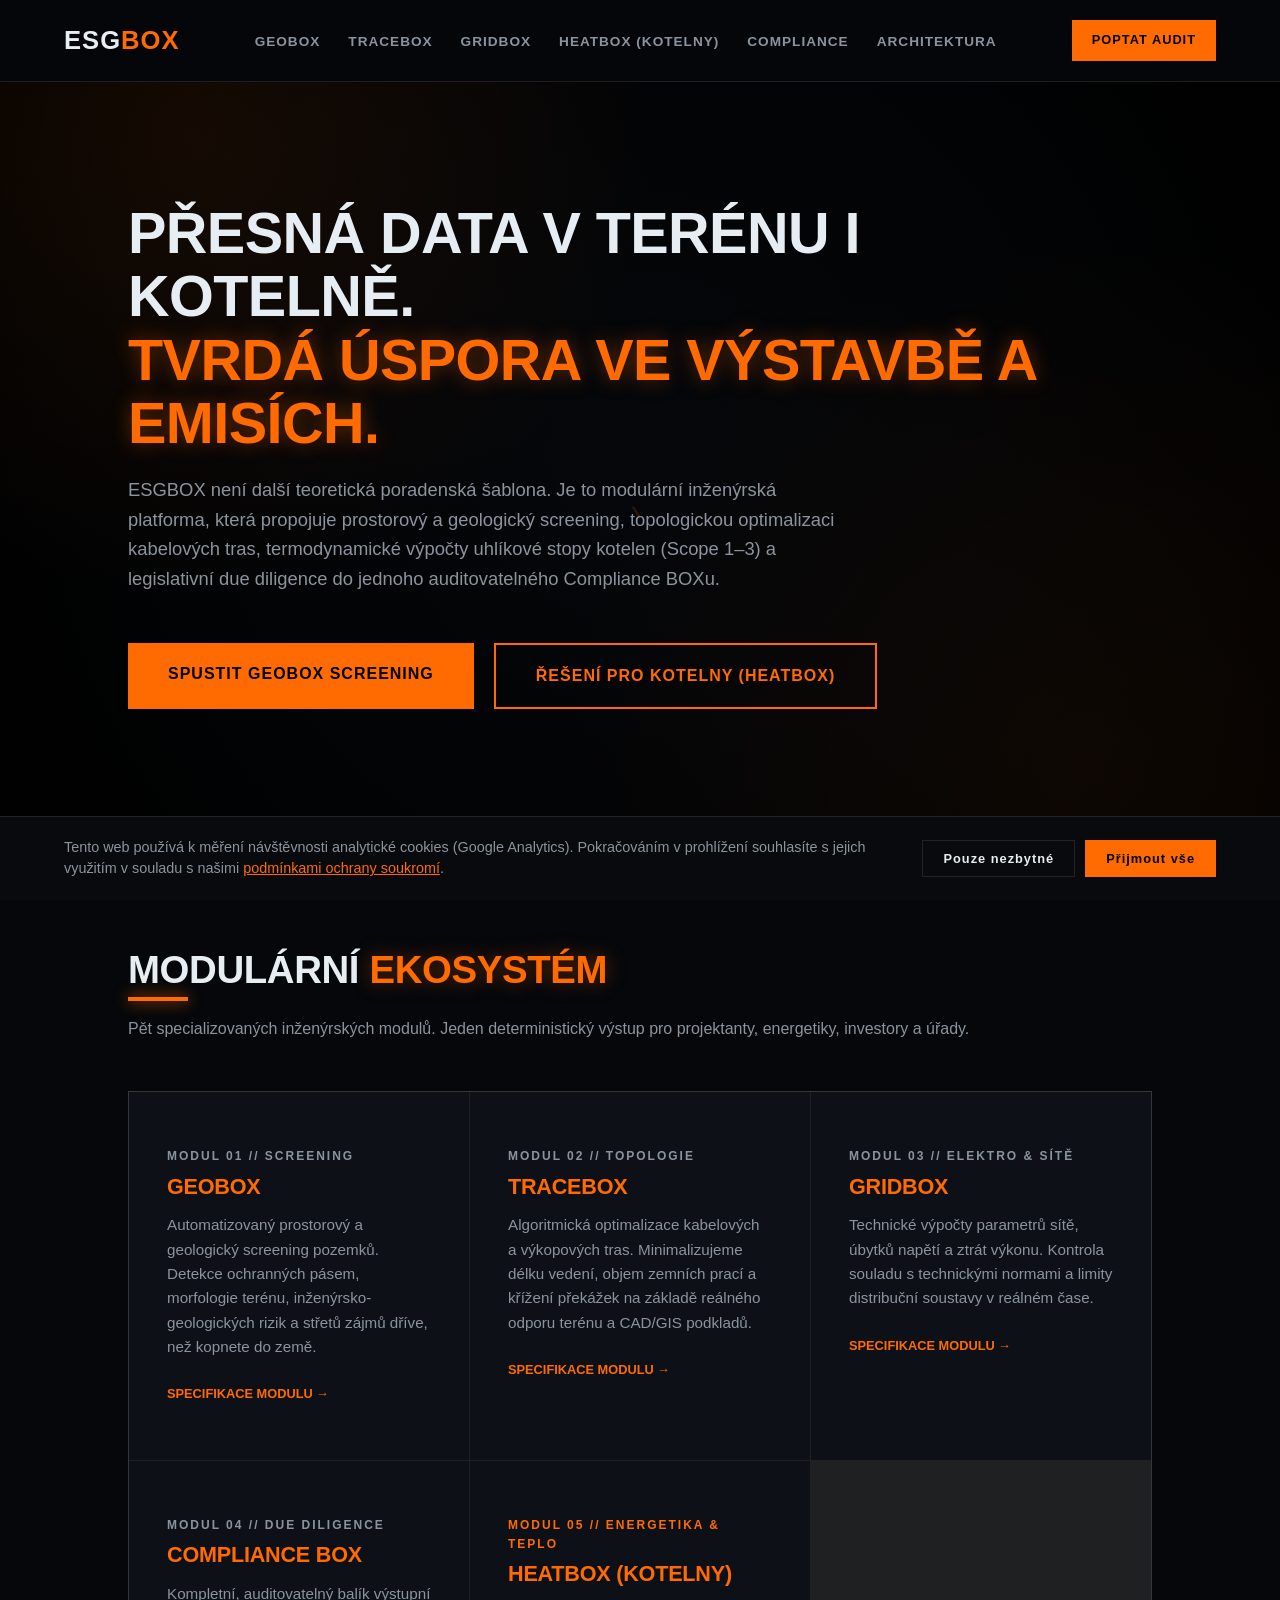
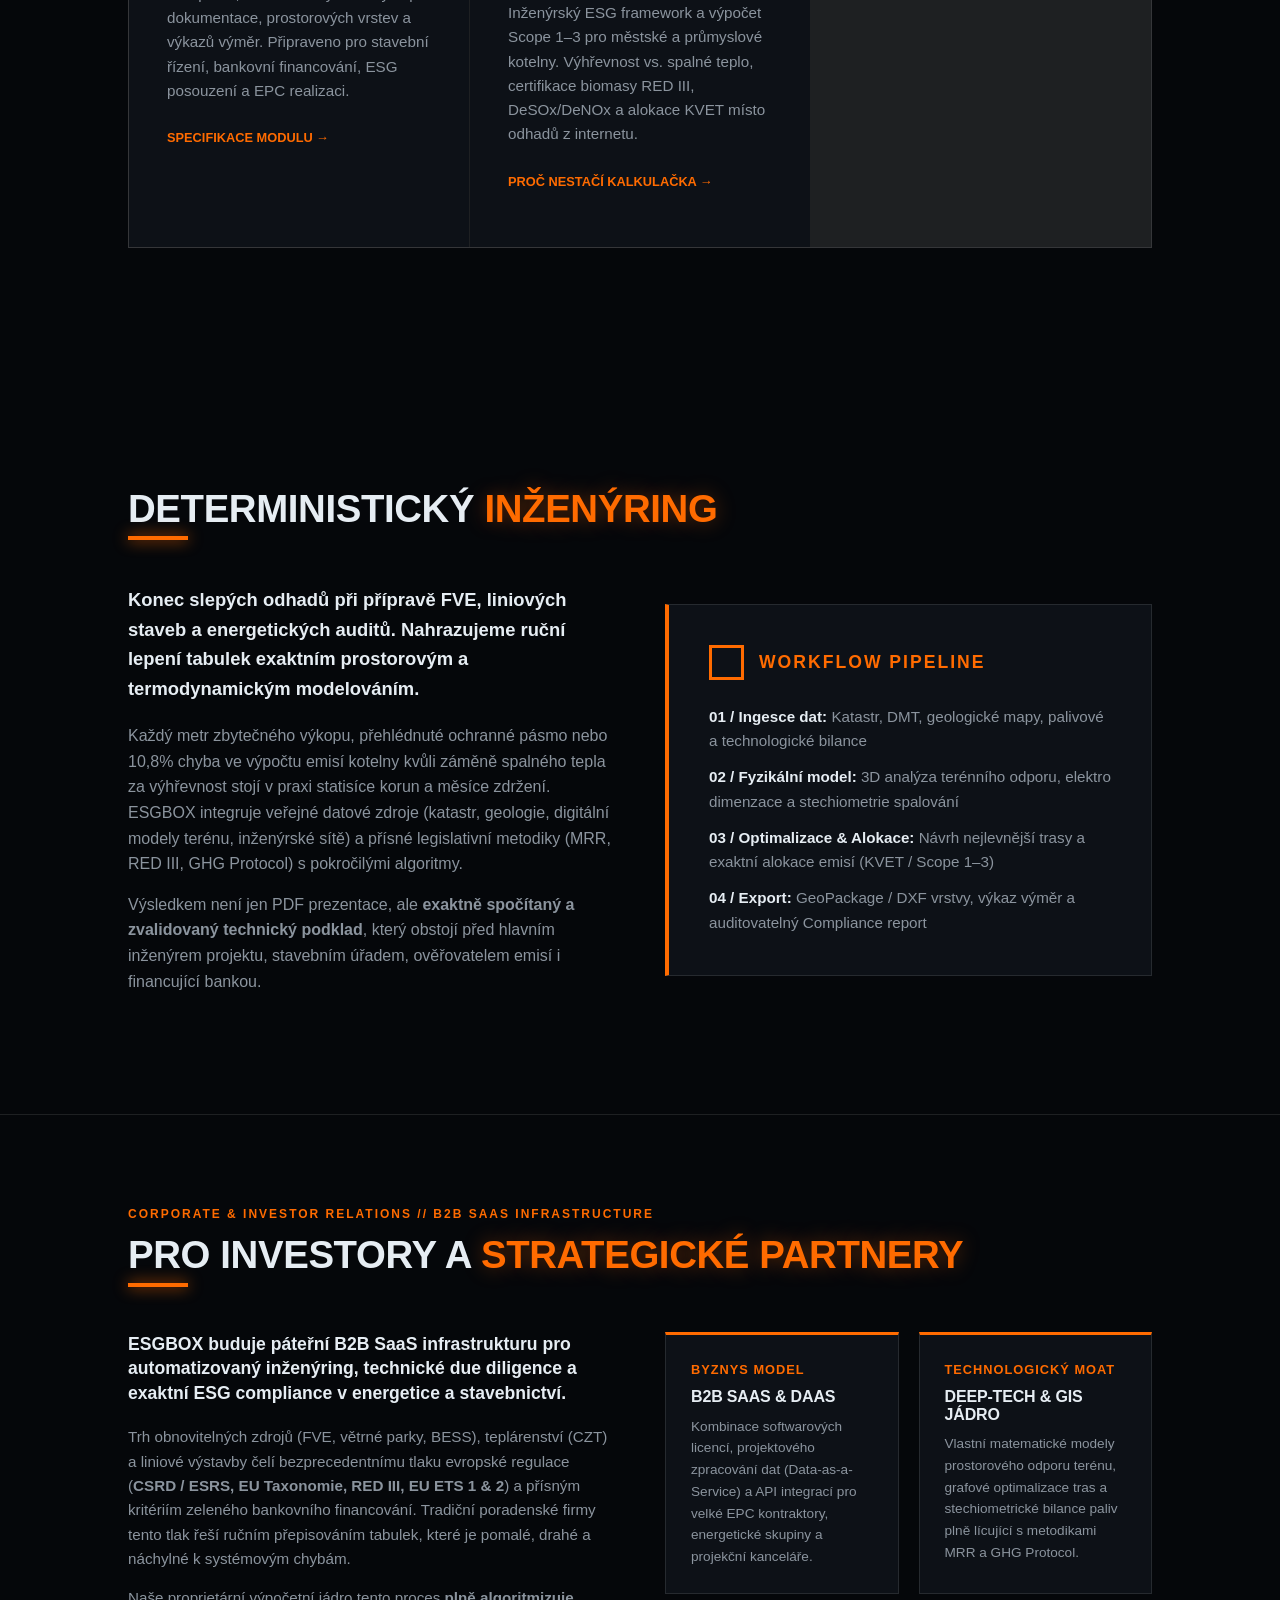
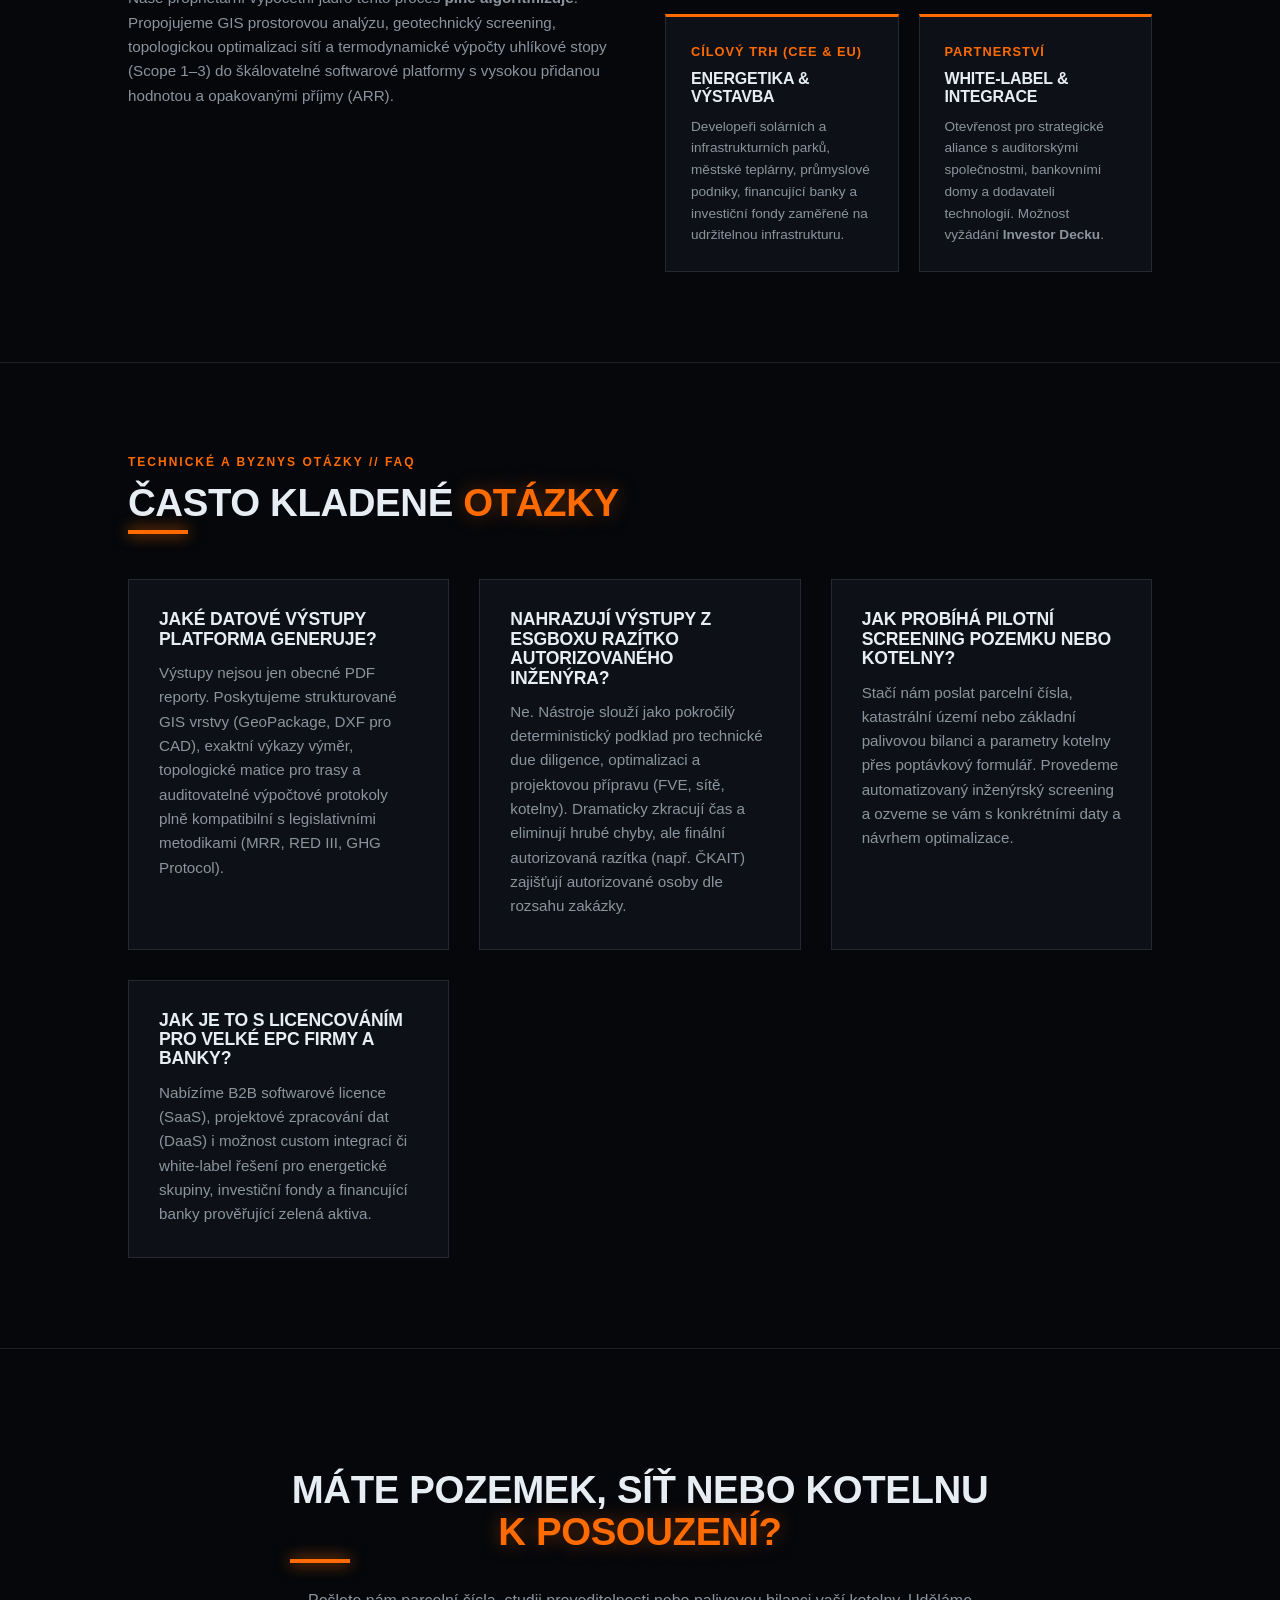
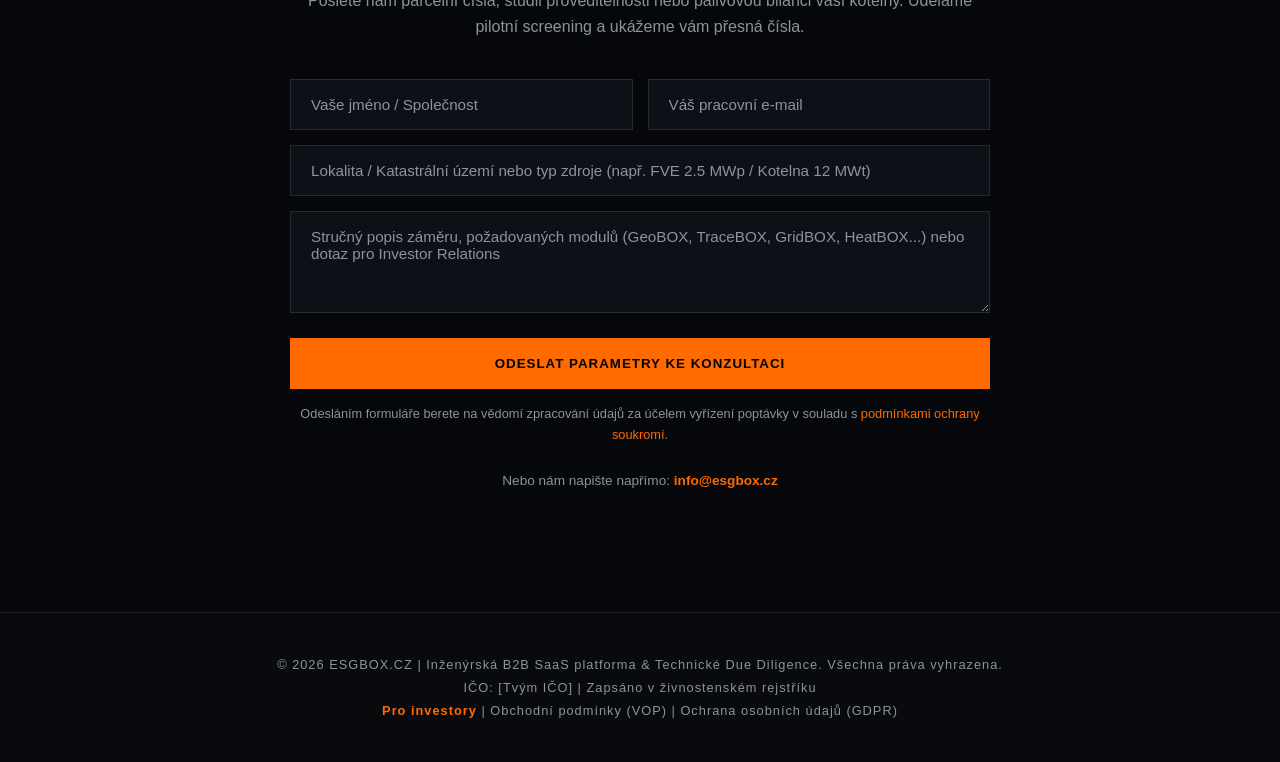
==== commit a19acaa0: "Update index.html" ====
--- a/index.html
+++ b/index.html
@@ -42,64 +42,89 @@
 
     <!-- Hero Sekce -->
     <section id="hero">
-        <!-- Pozadí s animovanou line-art smyčkou -->
+       <!-- Pozadí s postupnou sekvenční line-art animací -->
 <div style="position: absolute; top: 0; left: 0; width: 100%; height: 100%; overflow: hidden; pointer-events: none; z-index: 0; opacity: 0.15;">
     <svg viewBox="0 0 1200 600" width="100%" height="100%" preserveAspectRatio="xMidYMid slice" xmlns="http://www.w3.org/2000/svg">
         <style>
-            .anim-line {
+            .base-stroke {
                 fill: none;
                 stroke: #FF7A00;
                 stroke-width: 2;
-                stroke-dasharray: 1000;
-                stroke-dashoffset: 1000;
-                animation: drawLine 8s linear infinite;
-            }
-            .pulse-node {
-                fill: #FF7A00;
-                animation: pulseNode 3s ease-in-out infinite;
-            }
-            @keyframes drawLine {
-                0% { stroke-dashoffset: 1000; }
-                50% { stroke-dashoffset: 0; }
-                100% { stroke-dashoffset: -1000; }
-            }
-            @keyframes pulseNode {
-                0%, 100% { transform: scale(1); opacity: 0.4; }
-                50% { transform: scale(1.4); opacity: 1; }
+            }
+            
+            /* 1. Krok: Kabel (prochází zleva doprava) */
+            .step-cable {
+                stroke-dasharray: 800;
+                stroke-dashoffset: 800;
+                animation: drawCable 9s ease-in-out infinite;
+            }
+
+            /* 2. Krok: Solární panel (nakreslí se a zase zmizí) */
+            .step-solar {
+                stroke-dasharray: 600;
+                stroke-dashoffset: 600;
+                opacity: 0;
+                animation: drawSolar 9s ease-in-out infinite;
+            }
+
+            /* 3. Krok: Kotel + Zoom efekt */
+            .step-boiler {
+                opacity: 0;
+                transform-origin: 900px 300px;
+                animation: zoomBoiler 9s ease-in-out infinite;
+            }
+
+            /* Časová osa animace (celkem 9 sekund) */
+            @keyframes drawCable {
+                0% { stroke-dashoffset: 800; opacity: 0; }
+                10% { opacity: 1; }
+                33% { stroke-dashoffset: 0; opacity: 1; }
+                40% { stroke-dashoffset: 0; opacity: 0; }
+                100% { stroke-dashoffset: 800; opacity: 0; }
+            }
+
+            @keyframes drawSolar {
+                0%, 30% { stroke-dashoffset: 600; opacity: 0; transform: scale(0.9); }
+                35% { opacity: 1; }
+                55% { stroke-dashoffset: 0; opacity: 1; transform: scale(1); }
+                65% { stroke-dashoffset: 0; opacity: 0; }
+                100% { stroke-dashoffset: 600; opacity: 0; }
+            }
+
+            @keyframes zoomBoiler {
+                0%, 60% { opacity: 0; transform: scale(0.6); }
+                68% { opacity: 1; transform: scale(1); }
+                85% { opacity: 1; transform: scale(1.15); } /* Jemný zoom dovnitř na kotel */
+                92% { opacity: 0; transform: scale(1.2); }
+                100% { opacity: 0; transform: scale(0.6); }
             }
         </style>
 
-        <!-- Kabely / Sítě (GridBox - vlevo) -->
-        <g transform="translate(100, 150)">
-            <path class="anim-line" d="M0,100 L150,100 L200,50 L350,50" />
-            <circle class="pulse-node" cx="0" cy="100" r="5" />
-            <circle class="pulse-node" cx="150" cy="100" r="4" style="animation-delay: 1s;" />
-            <path class="anim-line" d="M150,100 L150,200 L250,200" style="animation-delay: 2s;" />
-            <!-- Ikona line-art sítě / uzlů -->
-            <rect x="250" y="170" width="50" height="60" fill="none" stroke="#FF7A00" stroke-width="2" />
-            <line x1="250" y1="190" x2="300" y2="190" stroke="#FF7A00" stroke-width="2" />
+        <!-- 1. FÁZE: Klikatý kabel / síť (vlevo doprostřed) -->
+        <g>
+            <path class="base-stroke step-cable" d="M -50,350 L 200,350 L 300,200 L 500,200 L 600,350" />
+            <path class="base-stroke step-cable" d="M 250,275 L 350,350" style="animation-delay: 0.5s;" />
         </g>
 
-        <!-- Solární panel / Fovoltaika (Geo/TraceBOX - uprostřed) -->
-        <g transform="translate(480, 120)">
-            <path class="anim-line" d="M0,50 L100,100 L200,50" style="animation-delay: 1.5s;" />
-            <!-- Line-art solární panel -->
-            <polygon points="50,100 150,70 220,130 120,160" fill="none" stroke="#FF7A00" stroke-width="2" />
-            <line x1="90" y1="88" x2="140" y2="135" stroke="#FF7A00" stroke-width="1.5" />
-            <line x1="130" y1="76" x2="180" y2="123" stroke="#FF7A00" stroke-width="1.5" />
-            <circle class="pulse-node" cx="135" cy="115" r="5" style="animation-delay: 2.5s;" />
+        <!-- 2. FÁZE: Kosodélník / Solární panel (uprostřed) -->
+        <g transform="translate(500, 180)">
+            <!-- Kosodélníkový line-art panelu -->
+            <polygon class="base-stroke step-solar" points="50,120 180,60 280,140 150,200" />
+            <line class="base-stroke step-solar" x1="100" y1="95" x2="200" y2="160" style="animation-delay: 0.2s;" />
+            <line class="base-stroke step-solar" x1="150" y1="78" x2="250" y2="142" style="animation-delay: 0.4s;" />
         </g>
 
-        <!-- Kotel / Termodynamika (HeatBOX - vpravo) -->
-        <g transform="translate(800, 130)">
-            <path class="anim-line" d="M0,70 L120,120 L220,70" style="animation-delay: 3s;" />
-            <!-- Line-art kotel / válec -->
-            <ellipse cx="120" cy="120" rx="30" ry="15" fill="none" stroke="#FF7A00" stroke-width="2" />
-            <path d="M90,120 L90,170 C90,185 150,185 150,170 L150,120" fill="none" stroke="#FF7A00" stroke-width="2" />
-            <path class="anim-line" d="M120,185 L120,240" style="animation-delay: 4s;" stroke-dasharray="200" />
-            <!-- Komín / pára -->
-            <path d="M135,110 L135,90 L145,80" fill="none" stroke="#FF7A00" stroke-width="2" />
-            <circle class="pulse-node" cx="120" cy="150" r="6" style="animation-delay: 1.5s;" />
+        <!-- 3. FÁZE: Kotel + Zoom efekt (vpravo) -->
+        <g class="step-boiler" transform="translate(800, 180)">
+            <!-- Vnější obrys kotle / pláště -->
+            <ellipse class="base-stroke" cx="100" cy="100" rx="40" ry="20" stroke-width="2" />
+            <path class="base-stroke" d="M 60,100 L 60,180 C 60,200 140,200 140,180 L 140,100" stroke-width="2" />
+            <!-- Vnitřní detaily / hořák nebo měření -->
+            <line class="base-stroke" x1="80" y1="140" x2="120" y2="140" stroke-width="1.5" />
+            <circle class="base-stroke" cx="100" cy="150" r="6" />
+            <!-- Komín a stoupající pára / emise -->
+            <path class="base-stroke" d="M 115,83 L 115,50 L 125,40" stroke-width="1.5" />
+            <path class="base-stroke" d="M 125,35 Q 130,25 120,15" stroke-width="1" opacity="0.7" />
         </g>
     </svg>
 </div>
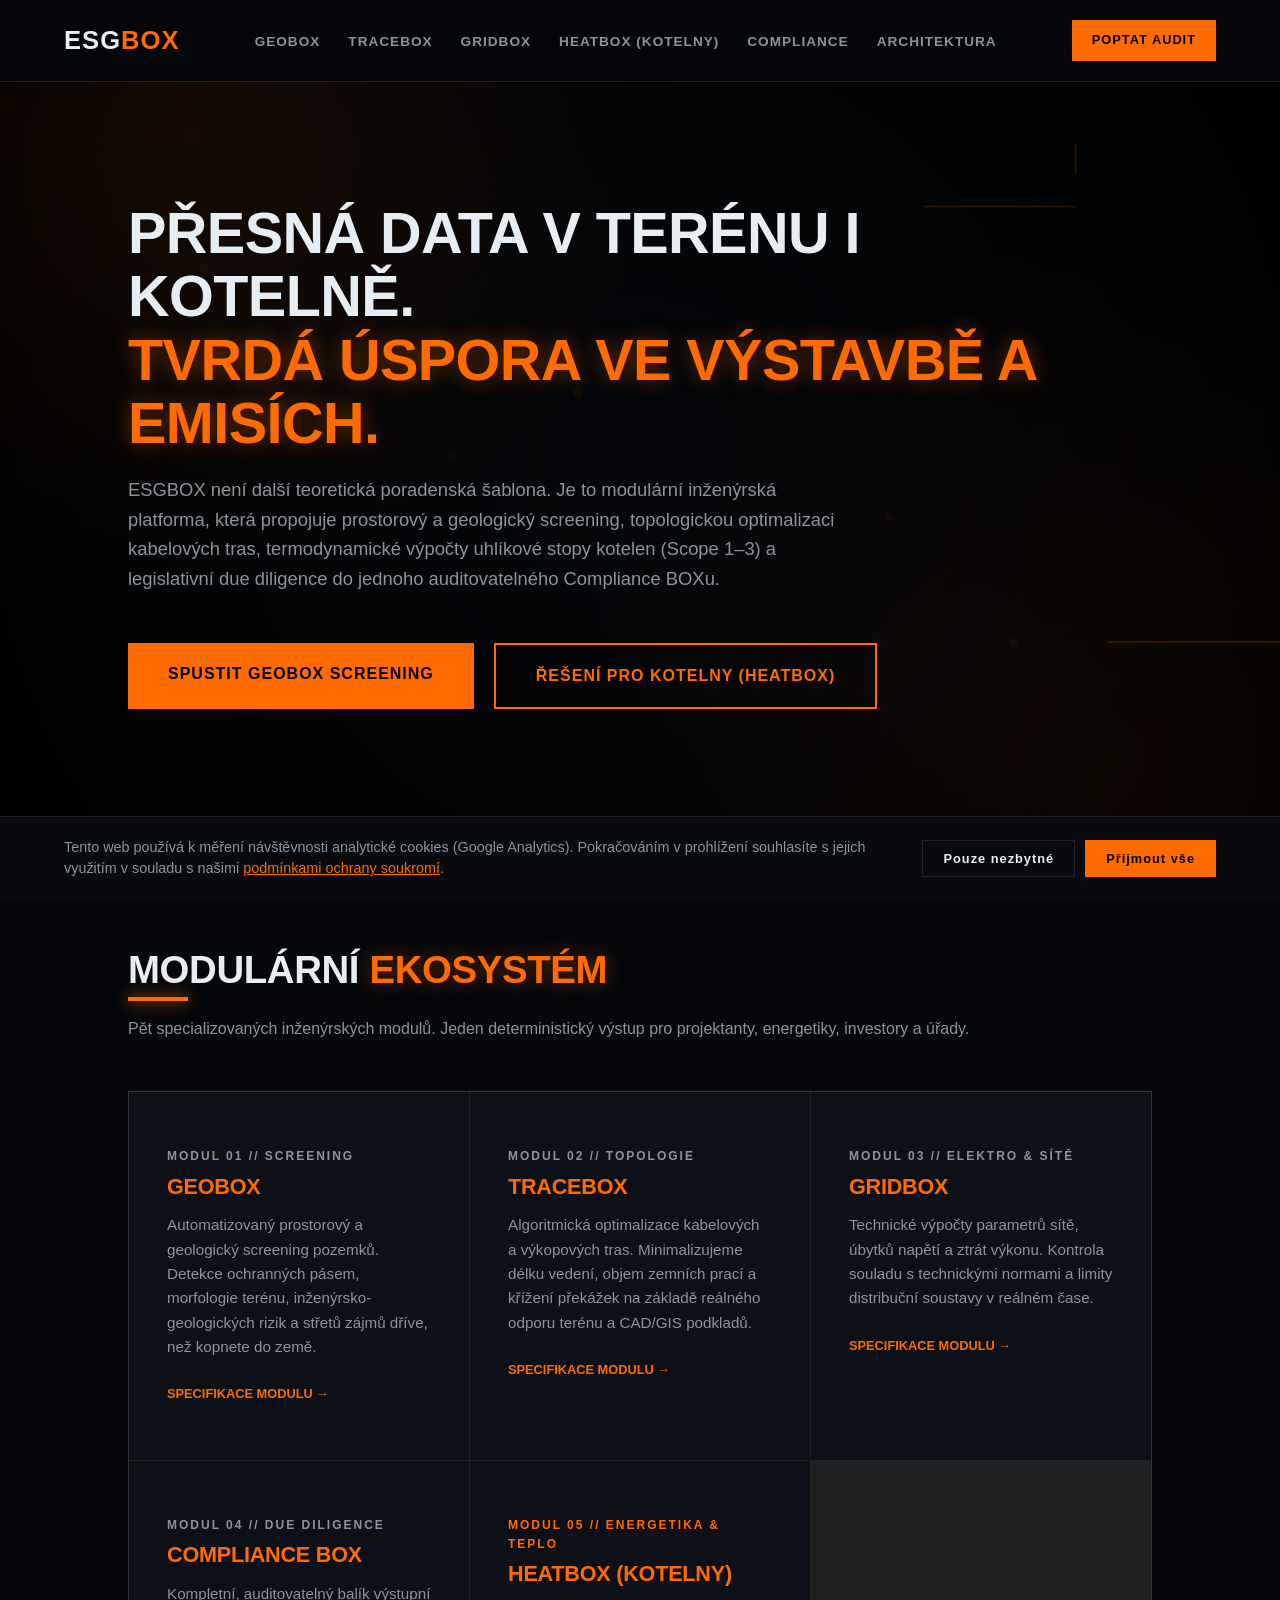
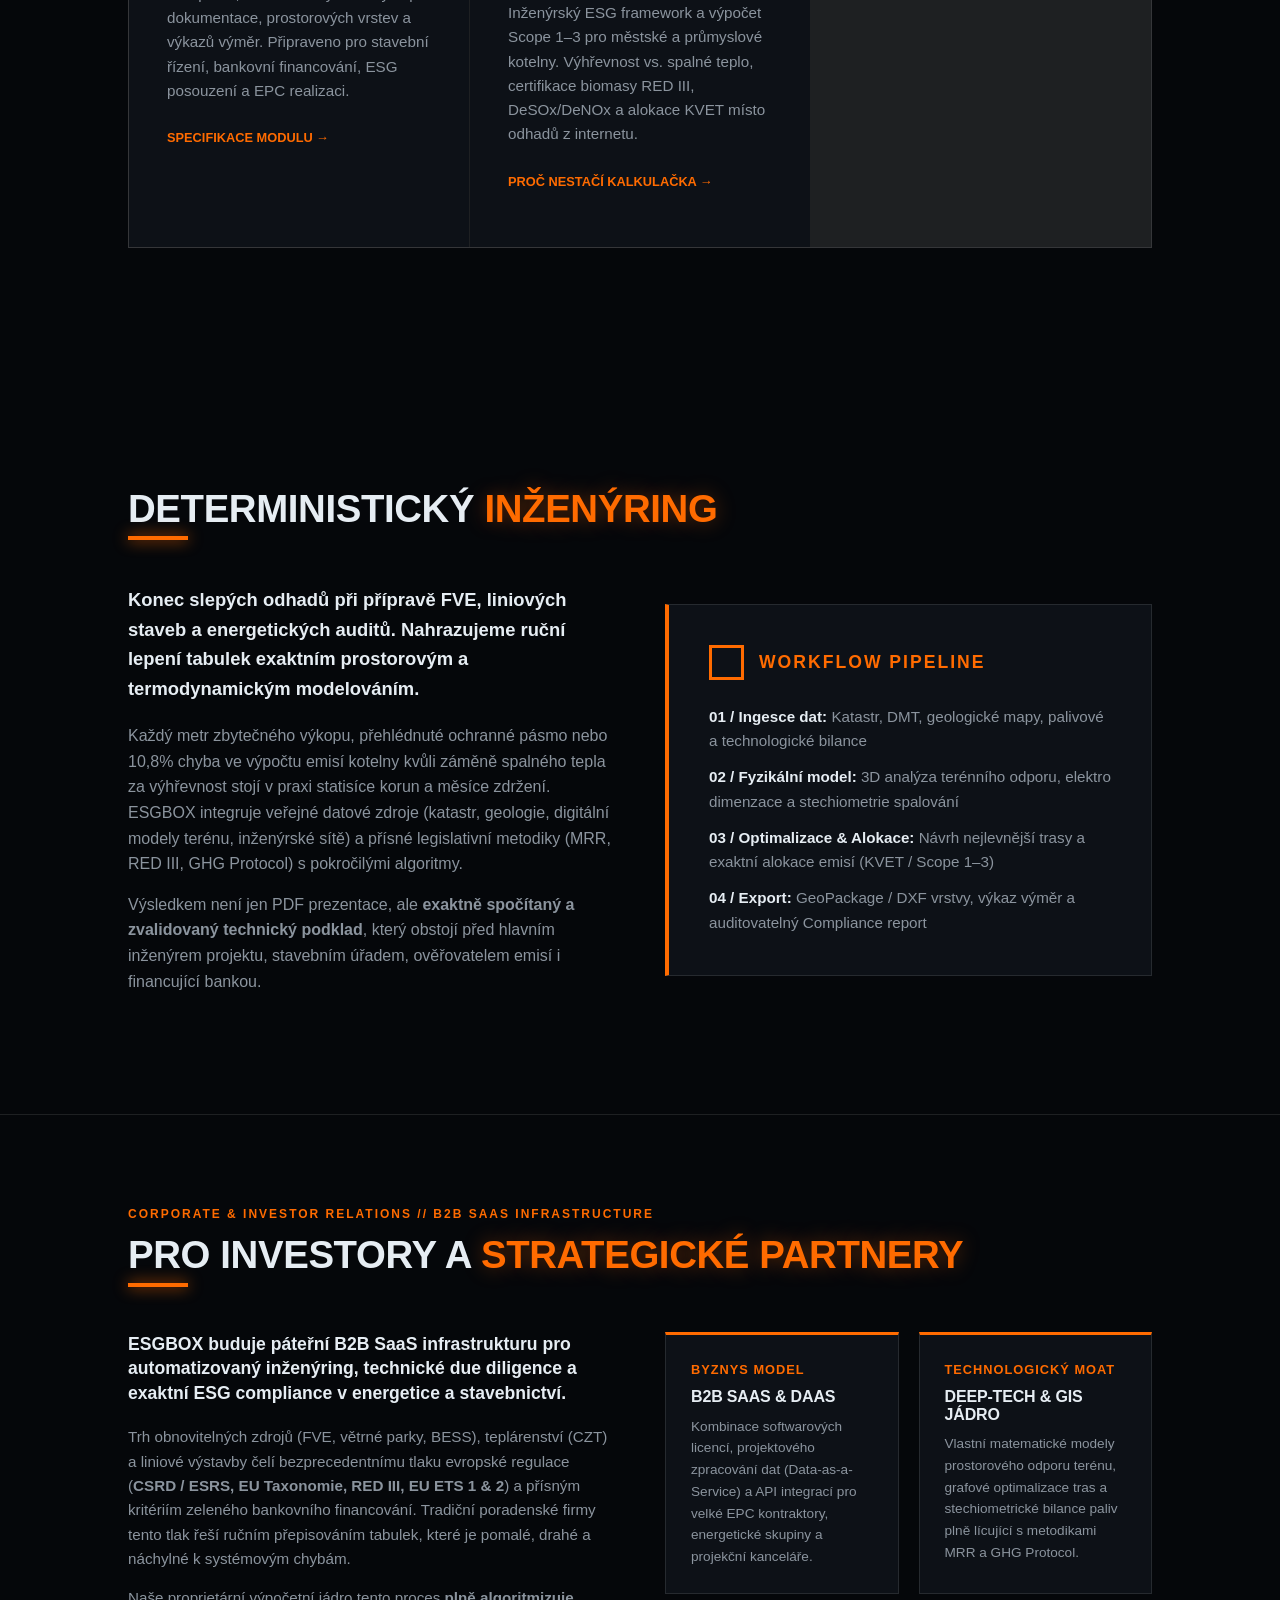
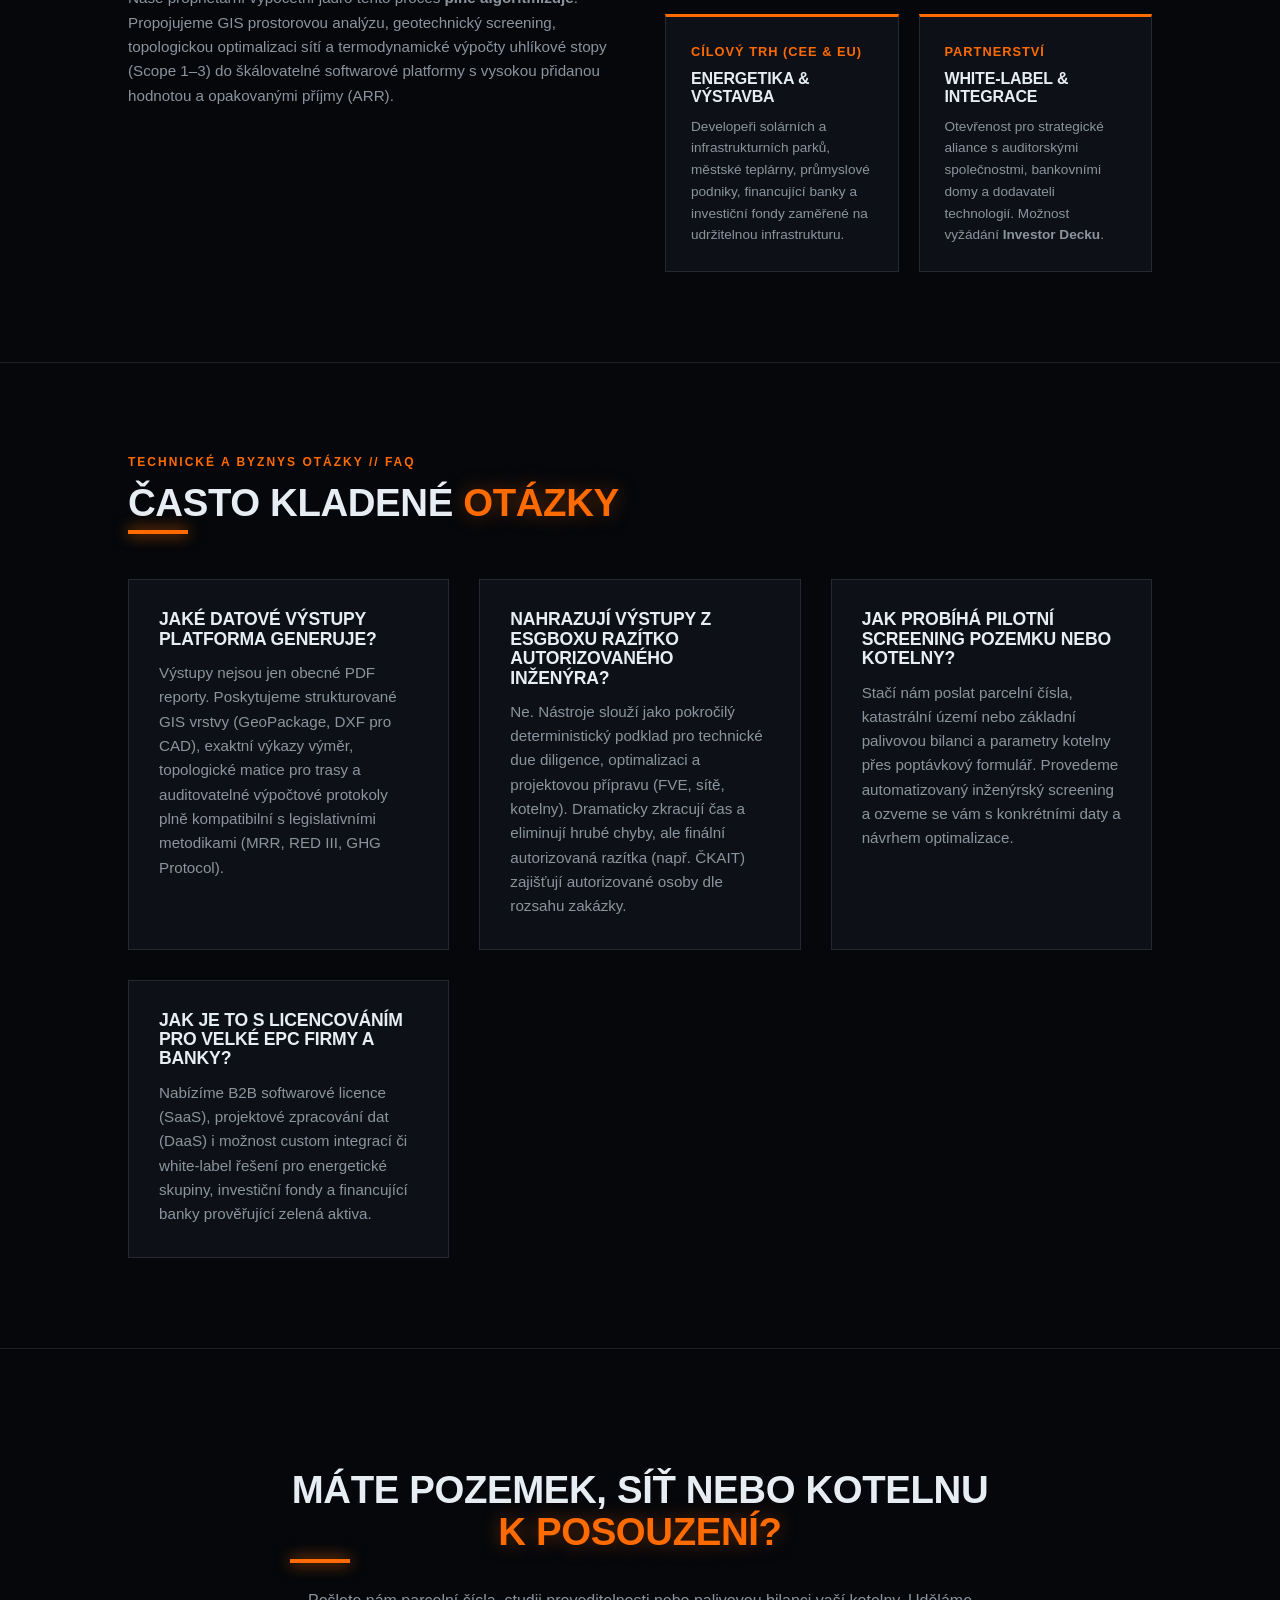
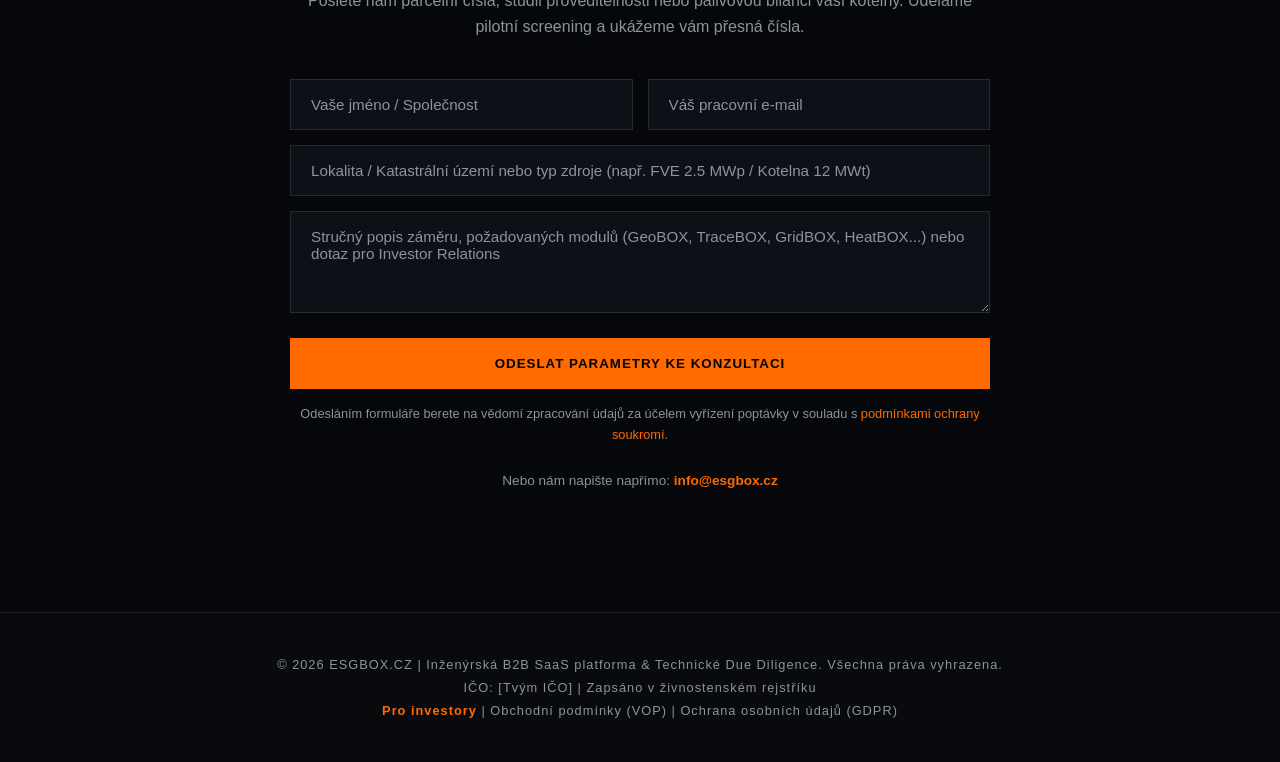
==== commit 713b0a06: "Update index.html" ====
--- a/index.html
+++ b/index.html
@@ -42,93 +42,58 @@
 
     <!-- Hero Sekce -->
     <section id="hero">
-       <!-- Pozadí s postupnou sekvenční line-art animací -->
+      <!-- Pozadí s čistou technickou line-art animací (kabely a trasy) -->
 <div style="position: absolute; top: 0; left: 0; width: 100%; height: 100%; overflow: hidden; pointer-events: none; z-index: 0; opacity: 0.15;">
     <svg viewBox="0 0 1200 600" width="100%" height="100%" preserveAspectRatio="xMidYMid slice" xmlns="http://www.w3.org/2000/svg">
         <style>
-            .base-stroke {
+            .tech-line {
                 fill: none;
                 stroke: #FF7A00;
-                stroke-width: 2;
+                stroke-width: 1.5;
+                stroke-dasharray: 1000;
+                stroke-dashoffset: 1000;
+                animation: drawTech 12s linear infinite;
             }
-            
-            /* 1. Krok: Kabel (prochází zleva doprava) */
-            .step-cable {
-                stroke-dasharray: 800;
-                stroke-dashoffset: 800;
-                animation: drawCable 9s ease-in-out infinite;
+            .tech-node {
+                fill: #FF7A00;
+                opacity: 0.3;
+                animation: pulseNode 4s ease-in-out infinite;
             }
-
-            /* 2. Krok: Solární panel (nakreslí se a zase zmizí) */
-            .step-solar {
-                stroke-dasharray: 600;
-                stroke-dashoffset: 600;
-                opacity: 0;
-                animation: drawSolar 9s ease-in-out infinite;
+            @keyframes drawTech {
+                0% { stroke-dashoffset: 1000; opacity: 0; }
+                10% { opacity: 0.8; }
+                50% { stroke-dashoffset: 0; opacity: 1; }
+                80% { stroke-dashoffset: -500; opacity: 0.5; }
+                100% { stroke-dashoffset: -1000; opacity: 0; }
             }
-
-            /* 3. Krok: Kotel + Zoom efekt */
-            .step-boiler {
-                opacity: 0;
-                transform-origin: 900px 300px;
-                animation: zoomBoiler 9s ease-in-out infinite;
-            }
-
-            /* Časová osa animace (celkem 9 sekund) */
-            @keyframes drawCable {
-                0% { stroke-dashoffset: 800; opacity: 0; }
-                10% { opacity: 1; }
-                33% { stroke-dashoffset: 0; opacity: 1; }
-                40% { stroke-dashoffset: 0; opacity: 0; }
-                100% { stroke-dashoffset: 800; opacity: 0; }
-            }
-
-            @keyframes drawSolar {
-                0%, 30% { stroke-dashoffset: 600; opacity: 0; transform: scale(0.9); }
-                35% { opacity: 1; }
-                55% { stroke-dashoffset: 0; opacity: 1; transform: scale(1); }
-                65% { stroke-dashoffset: 0; opacity: 0; }
-                100% { stroke-dashoffset: 600; opacity: 0; }
-            }
-
-            @keyframes zoomBoiler {
-                0%, 60% { opacity: 0; transform: scale(0.6); }
-                68% { opacity: 1; transform: scale(1); }
-                85% { opacity: 1; transform: scale(1.15); } /* Jemný zoom dovnitř na kotel */
-                92% { opacity: 0; transform: scale(1.2); }
-                100% { opacity: 0; transform: scale(0.6); }
+            @keyframes pulseNode {
+                0%, 100% { transform: scale(1); opacity: 0.3; }
+                50% { transform: scale(1.5); opacity: 0.9; }
             }
         </style>
 
-        <!-- 1. FÁZE: Klikatý kabel / síť (vlevo doprostřed) -->
+        <!-- Trasa 1: Levá síť / přívod -->
         <g>
-            <path class="base-stroke step-cable" d="M -50,350 L 200,350 L 300,200 L 500,200 L 600,350" />
-            <path class="base-stroke step-cable" d="M 250,275 L 350,350" style="animation-delay: 0.5s;" />
+            <path class="tech-line" d="M -50,150 L 250,150 L 350,250 L 550,250 L 650,100 L 950,100" />
+            <circle class="tech-node" cx="250" cy="150" r="4" />
+            <circle class="tech-node" cx="550" cy="250" r="4" style="animation-delay: 1s;" />
         </g>
 
-        <!-- 2. FÁZE: Kosodélník / Solární panel (uprostřed) -->
-        <g transform="translate(500, 180)">
-            <!-- Kosodélníkový line-art panelu -->
-            <polygon class="base-stroke step-solar" points="50,120 180,60 280,140 150,200" />
-            <line class="base-stroke step-solar" x1="100" y1="95" x2="200" y2="160" style="animation-delay: 0.2s;" />
-            <line class="base-stroke step-solar" x1="150" y1="78" x2="250" y2="142" style="animation-delay: 0.4s;" />
+        <!-- Trasa 2: Centrální křížení (kabeláž / sběrnice) -->
+        <g>
+            <path class="tech-line" d="M 100,450 L 300,450 L 450,300 L 750,300 L 900,450 L 1250,450" style="animation-delay: 2s;" />
+            <circle class="tech-node" cx="450" cy="300" r="4" style="animation-delay: 2s;" />
+            <circle class="tech-node" cx="900" cy="450" r="4" style="animation-delay: 3s;" />
         </g>
 
-        <!-- 3. FÁZE: Kotel + Zoom efekt (vpravo) -->
-        <g class="step-boiler" transform="translate(800, 180)">
-            <!-- Vnější obrys kotle / pláště -->
-            <ellipse class="base-stroke" cx="100" cy="100" rx="40" ry="20" stroke-width="2" />
-            <path class="base-stroke" d="M 60,100 L 60,180 C 60,200 140,200 140,180 L 140,100" stroke-width="2" />
-            <!-- Vnitřní detaily / hořák nebo měření -->
-            <line class="base-stroke" x1="80" y1="140" x2="120" y2="140" stroke-width="1.5" />
-            <circle class="base-stroke" cx="100" cy="150" r="6" />
-            <!-- Komín a stoupající pára / emise -->
-            <path class="base-stroke" d="M 115,83 L 115,50 L 125,40" stroke-width="1.5" />
-            <path class="base-stroke" d="M 125,35 Q 130,25 120,15" stroke-width="1" opacity="0.7" />
+        <!-- Trasa 3: Detailní diagnostické smyčky (připomínající topologii sítě) -->
+        <g>
+            <path class="tech-line" d="M 350,50 L 350,200 L 500,350 L 800,350 L 950,200 L 950,50" style="animation-delay: 4s;" stroke-width="1" />
+            <circle class="tech-node" cx="500" cy="350" r="3" style="animation-delay: 1.5s;" />
+            <circle class="tech-node" cx="800" cy="350" r="3" style="animation-delay: 2.5s;" />
         </g>
     </svg>
-</div>
-        <div class="hero-content">
+</div>        <div class="hero-content">
             <h1>Přesná data v terénu i kotelně. <br><span class="highlight">Tvrdá úspora ve výstavbě a emisích.</span></h1>
             <p style="color: var(--text-dim); max-width: 720px; font-size: 1.15rem; margin-bottom: 30px; margin-top: 20px;">
                 ESGBOX není další teoretická poradenská šablona. Je to modulární inženýrská platforma, která propojuje prostorový a geologický screening, topologickou optimalizaci kabelových tras, termodynamické výpočty uhlíkové stopy kotelen (Scope 1–3) a legislativní due diligence do jednoho auditovatelného Compliance BOXu.
